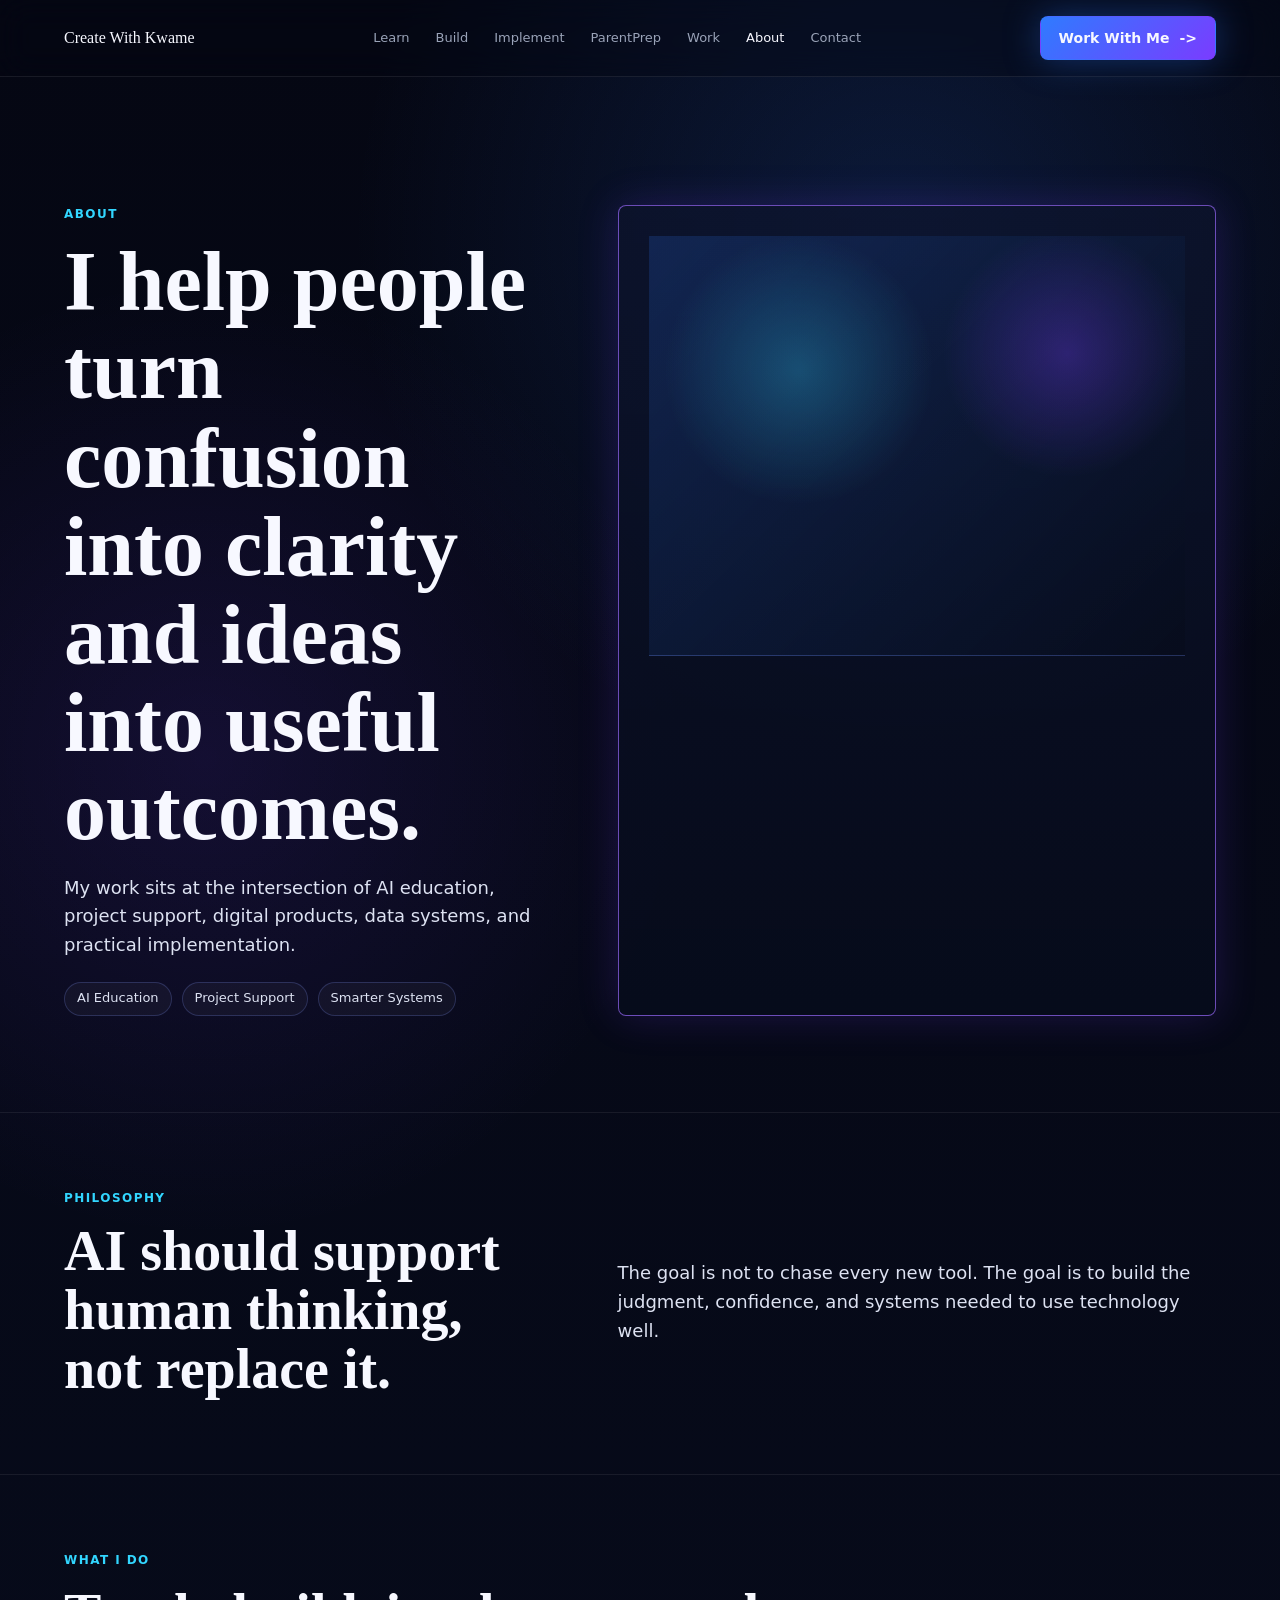
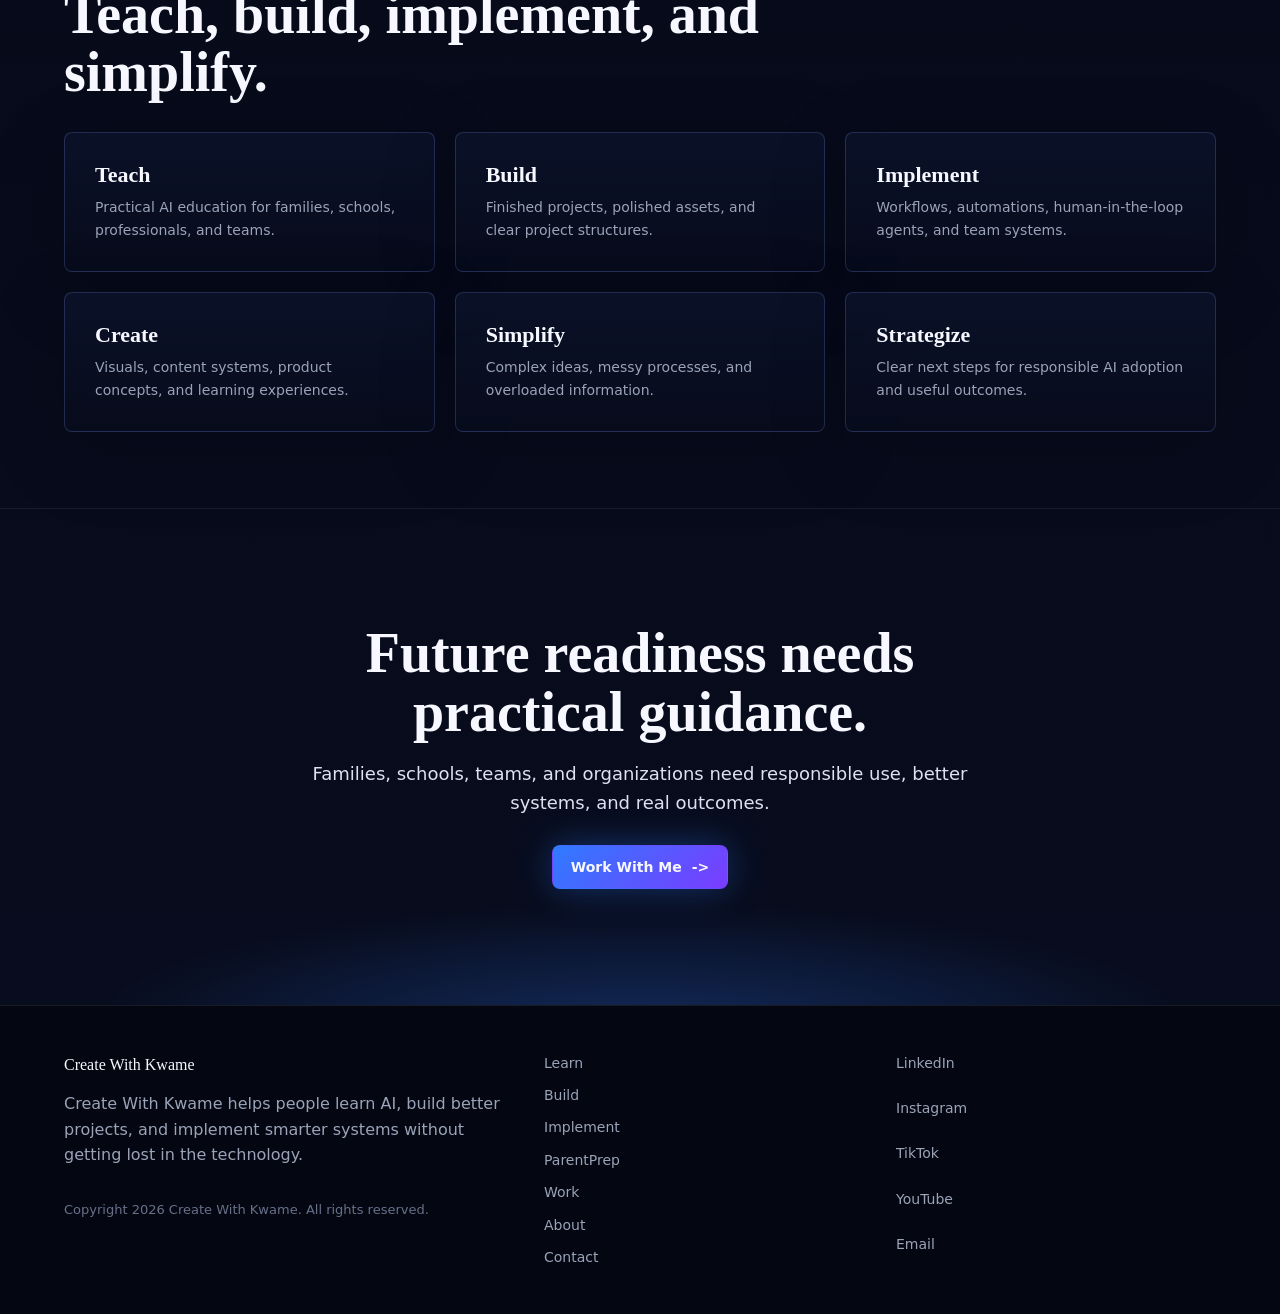
==== about.html @ 3f0af354 "Kwame's AI site" ====
<!doctype html>
<html lang="en">
  <head>
    <meta charset="utf-8">
    <meta name="viewport" content="width=device-width, initial-scale=1">
    <meta name="description" content="Learn about Kwame's practical, human-centered approach to AI education, project support, digital products, data systems, and implementation.">
    <link rel="canonical" href="https://createwithkwame.com/about.html">
    <!-- TODO: Create the real OG image at /assets/og-create-with-kwame.jpg. -->
    <meta property="og:title" content="About | Create With Kwame">
    <meta property="og:description" content="A practical point of view on turning confusion into clarity and ideas into useful outcomes.">
    <meta property="og:image" content="/assets/og-create-with-kwame.jpg">
    <meta property="og:type" content="website">
    <meta name="twitter:card" content="summary_large_image">
    <meta name="twitter:title" content="About | Create With Kwame">
    <meta name="twitter:description" content="AI should support human thinking, not replace it.">
    <meta name="twitter:image" content="/assets/og-create-with-kwame.jpg">
    <title>About | Create With Kwame</title>
    <link rel="stylesheet" href="styles.css">
  </head>
  <body>
    <header class="site-header">
      <div class="nav-shell"><a class="brand" href="index.html">Create With Kwame</a><nav class="desktop-nav" aria-label="Primary navigation"><a href="learn.html" data-nav-link>Learn</a><a href="build.html" data-nav-link>Build</a><a href="implement.html" data-nav-link>Implement</a><a href="parentprep.html" data-nav-link>ParentPrep</a><a href="work.html" data-nav-link>Work</a><a href="about.html" data-nav-link>About</a><a href="contact.html" data-nav-link>Contact</a></nav><a class="button primary" href="contact.html">Work With Me <span class="arrow">-&gt;</span></a><button class="menu-toggle" type="button" aria-label="Open menu" aria-expanded="false" data-menu-button><span></span><span></span><span></span></button></div>
      <nav class="mobile-menu" aria-label="Mobile navigation" data-mobile-menu><a href="learn.html" data-nav-link>Learn</a><a href="build.html" data-nav-link>Build</a><a href="implement.html" data-nav-link>Implement</a><a href="parentprep.html" data-nav-link>ParentPrep</a><a href="work.html" data-nav-link>Work</a><a href="about.html" data-nav-link>About</a><a href="contact.html" data-nav-link>Contact</a><a class="button primary" href="contact.html">Work With Me <span class="arrow">-&gt;</span></a></nav>
    </header>

    <main>
      <section class="hero">
        <div class="container split">
          <div>
            <p class="eyebrow">About</p>
            <h1>I help people turn confusion into clarity and ideas into useful outcomes.</h1>
            <p class="lede">My work sits at the intersection of AI education, project support, digital products, data systems, and practical implementation.</p>
            <div class="microcopy"><span class="pill">AI Education</span><span class="pill">Project Support</span><span class="pill">Smarter Systems</span></div>
          </div>
          <div class="card featured" aria-label="Professional brand portrait placeholder">
            <!-- TODO: Replace this placeholder with the real professional portrait image in assets/images/. -->
            <div class="thumb portrait-placeholder" role="img" aria-label="Professional portrait placeholder for Kwame"></div>
          </div>
        </div>
      </section>

      <section class="section compact">
        <div class="container split">
          <div>
            <p class="eyebrow">Philosophy</p>
            <h2>AI should support human thinking, not replace it.</h2>
          </div>
          <p class="lede">The goal is not to chase every new tool. The goal is to build the judgment, confidence, and systems needed to use technology well.</p>
        </div>
      </section>

      <section class="section compact">
        <div class="container">
          <p class="eyebrow">What I Do</p>
          <h2>Teach, build, implement, and simplify.</h2>
          <div class="grid three" style="margin-top: 30px;">
            <article class="card"><h3>Teach</h3><p>Practical AI education for families, schools, professionals, and teams.</p></article>
            <article class="card"><h3>Build</h3><p>Finished projects, polished assets, and clear project structures.</p></article>
            <article class="card"><h3>Implement</h3><p>Workflows, automations, human-in-the-loop agents, and team systems.</p></article>
            <article class="card"><h3>Create</h3><p>Visuals, content systems, product concepts, and learning experiences.</p></article>
            <article class="card"><h3>Simplify</h3><p>Complex ideas, messy processes, and overloaded information.</p></article>
            <article class="card"><h3>Strategize</h3><p>Clear next steps for responsible AI adoption and useful outcomes.</p></article>
          </div>
        </div>
      </section>

      <section class="section final-cta">
        <div class="container">
          <h2>Future readiness needs practical guidance.</h2>
          <p class="lede">Families, schools, teams, and organizations need responsible use, better systems, and real outcomes.</p>
          <div class="cta-row"><a class="button primary" href="contact.html">Work With Me <span class="arrow">-&gt;</span></a></div>
        </div>
      </section>
    </main>

    <footer class="site-footer"><div class="container footer-grid"><div><a class="brand" href="index.html">Create With Kwame</a><p style="margin-top: 14px;">Create With Kwame helps people learn AI, build better projects, and implement smarter systems without getting lost in the technology.</p><p class="copyright">Copyright 2026 Create With Kwame. All rights reserved.</p></div><nav class="footer-links" aria-label="Footer pages"><a href="learn.html">Learn</a><a href="build.html">Build</a><a href="implement.html">Implement</a><a href="parentprep.html">ParentPrep</a><a href="work.html">Work</a><a href="about.html">About</a><a href="contact.html">Contact</a></nav><nav class="footer-links" aria-label="Social links"><a href="contact.html">LinkedIn</a><a href="contact.html">Instagram</a><a href="contact.html">TikTok</a><a href="contact.html">YouTube</a><a href="mailto:hello@createwithkwame.com">Email</a></nav></div></footer>
    <script src="script.js"></script>
  </body>
</html>
---- styles.css ----
:root {
  --bg: #050713;
  --bg-2: #080d1f;
  --bg-3: #0b1026;
  --card: rgba(13, 20, 45, 0.72);
  --card-deep: rgba(7, 12, 28, 0.85);
  --blue: #2f7bff;
  --purple: #7a3cff;
  --soft-purple: #9b6bff;
  --cyan: #32d6ff;
  --green: #35e0c1;
  --orange: #ff8a4c;
  --white: #f7f8ff;
  --soft-white: #dde2f2;
  --muted: #9aa3b8;
  --low: #68708a;
  --border: rgba(130, 150, 255, 0.22);
  --border-strong: rgba(128, 95, 255, 0.65);
  --glow: 0 0 40px rgba(122, 60, 255, 0.22);
  --cta-glow: 0 0 36px rgba(47, 123, 255, 0.35);
  --max: 1280px;
  --pad: clamp(20px, 5vw, 64px);
  color-scheme: dark;
}

* {
  box-sizing: border-box;
}

html {
  scroll-behavior: smooth;
}

body {
  margin: 0;
  background:
    radial-gradient(circle at 70% 8%, rgba(47, 123, 255, 0.16), transparent 34rem),
    radial-gradient(circle at 16% 26%, rgba(122, 60, 255, 0.12), transparent 30rem),
    linear-gradient(180deg, var(--bg) 0%, var(--bg-2) 100%);
  color: var(--white);
  font-family: Inter, ui-sans-serif, system-ui, -apple-system, BlinkMacSystemFont, "Segoe UI", sans-serif;
  line-height: 1.6;
}

body.menu-open {
  overflow: hidden;
}

a {
  color: inherit;
  text-decoration: none;
}

img {
  max-width: 100%;
  display: block;
}

button,
input,
select,
textarea {
  font: inherit;
}

:focus-visible {
  outline: 2px solid var(--cyan);
  outline-offset: 4px;
}

.site-header {
  position: sticky;
  top: 0;
  z-index: 50;
  border-bottom: 1px solid rgba(255, 255, 255, 0.08);
  background: rgba(5, 7, 19, 0.34);
  backdrop-filter: blur(16px);
  transition: background 180ms ease, box-shadow 180ms ease, border-color 180ms ease;
}

.site-header.scrolled,
.site-header:focus-within {
  border-color: rgba(255, 255, 255, 0.12);
  background: rgba(5, 7, 19, 0.86);
  box-shadow: 0 18px 50px rgba(0, 0, 0, 0.2);
}

.nav-shell {
  width: min(100%, var(--max));
  height: 76px;
  margin: 0 auto;
  padding: 0 var(--pad);
  display: flex;
  align-items: center;
  justify-content: space-between;
  gap: 24px;
}

.brand {
  font-family: Georgia, "Times New Roman", serif;
  font-size: 16px;
  color: var(--white);
  white-space: nowrap;
}

.desktop-nav {
  display: flex;
  align-items: center;
  gap: 26px;
  font-size: 13px;
  color: var(--soft-white);
}

.desktop-nav a,
.mobile-menu a {
  color: var(--muted);
}

.desktop-nav a:hover,
.desktop-nav a.active,
.mobile-menu a:hover,
.mobile-menu a.active {
  color: var(--white);
}

.menu-toggle {
  display: none;
  width: 44px;
  height: 44px;
  border: 1px solid var(--border);
  border-radius: 8px;
  background: var(--card);
  color: var(--white);
}

.menu-toggle span {
  display: block;
  width: 18px;
  height: 2px;
  margin: 4px auto;
  background: currentColor;
}

.mobile-menu {
  display: none;
}

.container {
  width: min(100%, var(--max));
  margin: 0 auto;
  padding: 0 var(--pad);
}

.section {
  padding: clamp(64px, 9vw, 118px) 0;
  border-top: 1px solid rgba(255, 255, 255, 0.07);
}

.section.compact {
  padding: clamp(48px, 7vw, 76px) 0;
}

.split {
  display: grid;
  grid-template-columns: minmax(0, 0.9fr) minmax(320px, 1.1fr);
  gap: clamp(32px, 5vw, 72px);
  align-items: center;
}

.grid {
  display: grid;
  gap: 20px;
}

.grid.two {
  grid-template-columns: repeat(2, minmax(0, 1fr));
}

.grid.three {
  grid-template-columns: repeat(3, minmax(0, 1fr));
}

.grid.four {
  grid-template-columns: repeat(4, minmax(0, 1fr));
}

.grid.five {
  grid-template-columns: repeat(5, minmax(0, 1fr));
}

.eyebrow {
  margin: 0 0 14px;
  font-size: 12px;
  font-weight: 700;
  letter-spacing: 0.12em;
  text-transform: uppercase;
  color: var(--cyan);
}

h1,
h2,
h3 {
  margin: 0;
  font-family: Georgia, "Times New Roman", serif;
  font-weight: 600;
  letter-spacing: 0;
  line-height: 1.05;
}

h1 {
  max-width: 760px;
  font-size: clamp(42px, 7vw, 84px);
}

h2 {
  max-width: 760px;
  font-size: clamp(32px, 5vw, 56px);
}

h3 {
  font-size: 22px;
}

p {
  margin: 0;
  color: var(--muted);
}

.lede {
  max-width: 700px;
  margin-top: 18px;
  color: var(--soft-white);
  font-size: clamp(16px, 2vw, 18px);
}

.cta-row {
  display: flex;
  flex-wrap: wrap;
  gap: 12px;
  margin-top: 28px;
}

.button {
  display: inline-flex;
  align-items: center;
  justify-content: center;
  min-height: 44px;
  padding: 0 18px;
  border: 1px solid transparent;
  border-radius: 8px;
  font-size: 14px;
  font-weight: 700;
  transition: transform 180ms ease, border-color 180ms ease, box-shadow 180ms ease, background 180ms ease;
}

.button.primary {
  background: linear-gradient(135deg, var(--blue), var(--purple));
  color: var(--white);
  box-shadow: var(--cta-glow);
}

.button.secondary {
  border-color: var(--border);
  background: rgba(255, 255, 255, 0.04);
  color: var(--white);
}

.button:hover {
  transform: translateY(-2px);
  border-color: var(--border-strong);
}

.button[disabled] {
  cursor: wait;
  opacity: 0.72;
  transform: none;
}

.button .arrow,
.card-link .arrow {
  margin-left: 10px;
  transition: transform 180ms ease;
}

.button:hover .arrow,
.card:hover .arrow {
  transform: translateX(4px);
}

.microcopy {
  display: flex;
  flex-wrap: wrap;
  gap: 10px;
  margin-top: 22px;
}

.pill,
.tag {
  display: inline-flex;
  align-items: center;
  min-height: 34px;
  padding: 0 12px;
  border: 1px solid var(--border);
  border-radius: 999px;
  background: rgba(255, 255, 255, 0.035);
  color: var(--soft-white);
  font-size: 13px;
}

.pill.active,
.filter-button.active {
  border-color: var(--cyan);
  background: rgba(50, 214, 255, 0.12);
  color: var(--white);
}

.filter-button {
  cursor: pointer;
}

.card {
  position: relative;
  min-height: 100%;
  padding: clamp(20px, 3vw, 30px);
  border: 1px solid var(--border);
  border-radius: 8px;
  background: linear-gradient(180deg, var(--card), var(--card-deep));
  box-shadow: 0 20px 80px rgba(0, 0, 0, 0.18);
  transition: transform 180ms ease, border-color 180ms ease, box-shadow 180ms ease;
}

.card:hover {
  transform: translateY(-6px);
  border-color: var(--border-strong);
  box-shadow: var(--glow);
}

.card.muted {
  opacity: 0.82;
}

.card.featured {
  border-color: rgba(155, 107, 255, 0.68);
  box-shadow: 0 0 42px rgba(122, 60, 255, 0.2);
}

.icon {
  width: 42px;
  height: 42px;
  display: inline-grid;
  place-items: center;
  margin-bottom: 18px;
  border: 1px solid var(--border);
  border-radius: 8px;
  background: rgba(47, 123, 255, 0.12);
  color: var(--cyan);
  font-weight: 800;
}

.line-icon {
  width: 22px;
  height: 22px;
  display: block;
  fill: none;
  stroke: currentColor;
  stroke-width: 1.8;
  stroke-linecap: round;
  stroke-linejoin: round;
}

.icon .line-icon,
.mini-pill .line-icon {
  color: var(--cyan);
  filter: drop-shadow(0 0 10px rgba(50, 214, 255, 0.3));
}

.mini-pill {
  justify-items: center;
}

.mini-pill .line-icon {
  width: 24px;
  height: 24px;
}

.card p {
  margin-top: 10px;
  font-size: 14px;
}

.card-link {
  display: inline-flex;
  align-items: center;
  margin-top: 22px;
  color: var(--soft-white);
  font-size: 14px;
  font-weight: 700;
}

.hero {
  padding: clamp(72px, 10vw, 128px) 0 clamp(52px, 8vw, 96px);
}

.gradient-text {
  background: linear-gradient(90deg, var(--white), var(--cyan), var(--soft-purple));
  background-size: 220% 100%;
  -webkit-background-clip: text;
  background-clip: text;
  color: transparent;
  animation: shimmer 4.5s ease-in-out infinite;
}

.orb-stage {
  position: relative;
  min-height: 520px;
  display: grid;
  place-items: center;
  overflow: hidden;
}

.orb-stage::before,
.orb-stage::after {
  content: "";
  position: absolute;
  border-radius: 50%;
  pointer-events: none;
}

.orb-stage::before {
  width: min(84vw, 560px);
  aspect-ratio: 1;
  background:
    radial-gradient(circle, rgba(47, 123, 255, 0.2), transparent 54%),
    radial-gradient(circle at 64% 38%, rgba(122, 60, 255, 0.22), transparent 32%);
  filter: blur(4px);
}

.orb-stage::after {
  width: min(78vw, 520px);
  height: 140px;
  bottom: 58px;
  border: 1px solid rgba(50, 214, 255, 0.16);
  background: radial-gradient(ellipse at center, rgba(47, 123, 255, 0.16), transparent 70%);
  transform: perspective(460px) rotateX(66deg);
}

.orb {
  position: relative;
  width: min(68vw, 430px);
  aspect-ratio: 1;
  border-radius: 50%;
  background:
    linear-gradient(35deg, transparent 38%, rgba(50, 214, 255, 0.18) 39%, transparent 41%),
    linear-gradient(145deg, transparent 36%, rgba(155, 107, 255, 0.18) 37%, transparent 39%),
    radial-gradient(circle at 50% 50%, rgba(247, 248, 255, 0.94) 0 2%, transparent 3%),
    radial-gradient(circle at 46% 48%, rgba(50, 214, 255, 0.5), transparent 16%),
    radial-gradient(circle at 58% 42%, rgba(155, 107, 255, 0.55), transparent 20%),
    radial-gradient(circle, rgba(47, 123, 255, 0.14), rgba(122, 60, 255, 0.06) 56%, transparent 70%);
  border: 1px solid rgba(130, 150, 255, 0.42);
  box-shadow: 0 0 70px rgba(47, 123, 255, 0.36), inset 0 0 80px rgba(155, 107, 255, 0.24);
  animation: float 7s ease-in-out infinite;
}

.orb::before,
.orb::after {
  content: "";
  position: absolute;
  inset: 12%;
  border-radius: 50%;
  border: 2px solid rgba(50, 214, 255, 0.48);
  transform: rotate(22deg) skew(14deg);
  box-shadow: 0 0 28px rgba(50, 214, 255, 0.2);
  animation: orbit 18s linear infinite;
}

.orb-line {
  position: absolute;
  height: 1px;
  background: linear-gradient(90deg, transparent, rgba(50, 214, 255, 0.62), transparent);
  transform-origin: center;
  pointer-events: none;
}

.orb-line.l1 { left: 23%; top: 36%; width: 48%; rotate: 18deg; }
.orb-line.l2 { left: 35%; top: 58%; width: 38%; rotate: -28deg; }
.orb-line.l3 { left: 24%; top: 64%; width: 42%; rotate: 42deg; }

.orb::after {
  inset: 20%;
  border-color: rgba(155, 107, 255, 0.58);
  transform: rotate(-38deg) skew(-18deg);
  animation-duration: 22s;
  animation-direction: reverse;
}

.node {
  position: absolute;
  width: 7px;
  height: 7px;
  border-radius: 50%;
  background: var(--white);
  box-shadow: 0 0 14px var(--cyan);
}

.node.n1 { left: 24%; top: 34%; }
.node.n2 { right: 22%; top: 28%; }
.node.n3 { left: 42%; bottom: 20%; }
.node.n4 { right: 30%; bottom: 34%; }

.float-card {
  position: absolute;
  width: 190px;
  padding: 14px;
  border: 1px solid var(--border);
  border-radius: 8px;
  background: rgba(7, 12, 28, 0.72);
  backdrop-filter: blur(14px);
  box-shadow: 0 0 32px rgba(47, 123, 255, 0.18);
  animation: float 8s ease-in-out infinite;
}

.float-card strong {
  display: block;
  font-size: 13px;
  color: var(--white);
}

.float-card span {
  display: block;
  margin-top: 4px;
  color: var(--muted);
  font-size: 12px;
  line-height: 1.4;
}

.float-card.one { left: 0; top: 54px; }
.float-card.two { left: 10%; bottom: 110px; animation-delay: -2s; }
.float-card.three { right: 0; top: 150px; animation-delay: -4s; }
.float-card.four { right: 8%; bottom: 70px; animation-delay: -1s; }

.mini-grid {
  display: grid;
  grid-template-columns: repeat(3, minmax(0, 1fr));
  gap: 12px;
}

.mini-pill {
  min-height: 82px;
  display: grid;
  place-items: center;
  gap: 8px;
  padding: 12px;
  border: 1px solid var(--border);
  border-radius: 8px;
  background: var(--card);
  color: var(--soft-white);
  text-align: center;
  font-size: 13px;
}

.mini-pill > span {
  color: var(--cyan);
  font-weight: 700;
}

.comparison {
  display: grid;
  grid-template-columns: minmax(0, 1fr) auto minmax(0, 1fr);
  gap: 22px;
  align-items: center;
}

.vs {
  width: 44px;
  height: 44px;
  display: grid;
  place-items: center;
  border: 1px solid var(--border);
  border-radius: 50%;
  background: var(--card-deep);
  color: var(--soft-white);
  font-size: 13px;
}

.check-list {
  display: grid;
  gap: 8px;
  margin: 16px 0 0;
  padding: 0;
  list-style: none;
  color: var(--muted);
  font-size: 14px;
}

.check-list li::before {
  content: "";
  display: inline-block;
  width: 7px;
  height: 7px;
  margin-right: 9px;
  border-radius: 50%;
  background: var(--green);
  box-shadow: 0 0 12px rgba(53, 224, 193, 0.35);
}

.process {
  display: grid;
  grid-template-columns: repeat(6, minmax(0, 1fr));
  gap: 12px;
  margin-top: 28px;
  position: relative;
}

.process.four {
  grid-template-columns: repeat(4, minmax(0, 1fr));
}

.process.five {
  grid-template-columns: repeat(5, minmax(0, 1fr));
}

.process.vertical {
  grid-template-columns: 1fr;
}

.process.vertical .process-step::after {
  display: none;
}

.process-step {
  position: relative;
  min-height: 108px;
  display: grid;
  place-items: center;
  padding: 14px;
  border: 1px solid var(--border);
  border-radius: 8px;
  background: rgba(13, 20, 45, 0.58);
  text-align: center;
  color: var(--soft-white);
  font-size: 13px;
  overflow: hidden;
}

.process-step .line-icon {
  margin: 0 auto 8px;
  color: var(--cyan);
}

.process-step::after {
  content: "";
  position: absolute;
  right: -13px;
  top: 50%;
  width: 13px;
  height: 1px;
  background: linear-gradient(90deg, var(--blue), var(--purple));
  transform: scaleX(0);
  transform-origin: left;
  transition: transform 560ms ease;
}

.process.is-active .process-step::after {
  transform: scaleX(1);
}

.process-step:last-child::after {
  display: none;
}

.work-card {
  overflow: hidden;
  padding: 0;
}

.thumb {
  min-height: 170px;
  background:
    radial-gradient(circle at 28% 32%, rgba(50, 214, 255, 0.26), transparent 28%),
    radial-gradient(circle at 78% 28%, rgba(122, 60, 255, 0.3), transparent 24%),
    linear-gradient(135deg, rgba(47, 123, 255, 0.18), rgba(7, 12, 28, 0.92));
  border-bottom: 1px solid var(--border);
  transition: transform 220ms ease;
}

.portrait-placeholder {
  min-height: 420px;
}

.work-card:hover .thumb {
  transform: scale(1.03);
}

.work-body {
  padding: 22px;
}

.label {
  color: var(--cyan);
  font-size: 11px;
  font-weight: 800;
  letter-spacing: 0.12em;
  text-transform: uppercase;
}

.scenario {
  display: grid;
  grid-template-columns: 1fr 0.7fr;
  gap: 20px;
  align-items: stretch;
}

.scenario-options {
  display: grid;
  grid-template-columns: repeat(2, minmax(0, 1fr));
  gap: 10px;
  margin-top: 18px;
}

.option {
  min-height: 44px;
  border: 1px solid var(--border);
  border-radius: 8px;
  background: rgba(255, 255, 255, 0.04);
  color: var(--soft-white);
  cursor: pointer;
}

.option:hover,
.option.selected {
  border-color: var(--green);
  background: rgba(53, 224, 193, 0.1);
}

.field-error {
  min-height: 18px;
  color: #ffb097;
  font-size: 13px;
  font-weight: 600;
}

.honeypot {
  position: absolute;
  left: -9999px;
  width: 1px;
  height: 1px;
  overflow: hidden;
}

.form-status {
  padding: 14px;
  border: 1px solid var(--border);
  border-radius: 8px;
  background: rgba(255, 255, 255, 0.04);
  color: var(--soft-white);
  font-size: 14px;
  font-weight: 700;
}

.form-status.success {
  border-color: rgba(53, 224, 193, 0.55);
  background: rgba(53, 224, 193, 0.1);
}

.form-status.error {
  border-color: rgba(255, 138, 76, 0.6);
  background: rgba(255, 138, 76, 0.08);
}

.form {
  display: grid;
  gap: 16px;
}

.form-grid {
  display: grid;
  grid-template-columns: repeat(2, minmax(0, 1fr));
  gap: 16px;
}

label {
  display: grid;
  gap: 8px;
  color: var(--soft-white);
  font-size: 14px;
  font-weight: 700;
}

input,
select,
textarea {
  width: 100%;
  border: 1px solid var(--border);
  border-radius: 8px;
  background: rgba(255, 255, 255, 0.05);
  color: var(--white);
  padding: 13px 14px;
}

textarea {
  min-height: 140px;
  resize: vertical;
}

.final-cta {
  position: relative;
  overflow: hidden;
  text-align: center;
}

.final-cta::before {
  content: "";
  position: absolute;
  inset: auto 0 -180px;
  height: 300px;
  background: radial-gradient(ellipse at center, rgba(47, 123, 255, 0.28), transparent 62%);
  pointer-events: none;
}

.final-cta h2,
.final-cta p,
.final-cta .cta-row {
  margin-left: auto;
  margin-right: auto;
  justify-content: center;
}

.site-footer {
  border-top: 1px solid rgba(255, 255, 255, 0.08);
  background: rgba(3, 5, 13, 0.72);
  padding: 46px 0;
}

.footer-grid {
  display: grid;
  grid-template-columns: 1.4fr 1fr 1fr;
  gap: 32px;
}

.footer-links {
  display: grid;
  gap: 10px;
  color: var(--muted);
  font-size: 14px;
}

.copyright {
  margin-top: 32px;
  color: var(--low);
  font-size: 13px;
}

.reveal {
  animation: fadeUp 600ms ease both;
}

.hero h1 .line {
  display: block;
  animation: fadeUp 700ms ease both;
}

.hero h1 .line:nth-child(2) {
  animation-delay: 130ms;
}

.js-reveal {
  opacity: 0;
  transform: translateY(18px);
  transition: opacity 560ms ease var(--stagger, 0ms), transform 560ms ease var(--stagger, 0ms);
}

.js-reveal.is-visible {
  opacity: 1;
  transform: translateY(0);
}

[hidden] {
  display: none !important;
}

@keyframes float {
  0%, 100% { transform: translateY(0); }
  50% { transform: translateY(-14px); }
}

@keyframes orbit {
  to { rotate: 360deg; }
}

@keyframes shimmer {
  0%, 100% { background-position: 0% 50%; }
  50% { background-position: 100% 50%; }
}

@keyframes fadeUp {
  from {
    opacity: 0;
    transform: translateY(18px);
  }
  to {
    opacity: 1;
    transform: translateY(0);
  }
}

@media (max-width: 1020px) {
  .desktop-nav,
  .nav-shell > .button {
    display: none;
  }

  .menu-toggle {
    display: block;
  }

  .mobile-menu {
    position: fixed;
    inset: 76px 0 auto;
    display: none;
    padding: 20px var(--pad) 28px;
    border-bottom: 1px solid rgba(255, 255, 255, 0.1);
    background: rgba(5, 7, 19, 0.96);
    backdrop-filter: blur(18px);
  }

  .mobile-menu.open {
    display: grid;
    gap: 18px;
  }

  .split,
  .scenario {
    grid-template-columns: 1fr;
  }

  .grid.four {
    grid-template-columns: repeat(2, minmax(0, 1fr));
  }

  .grid.five {
    grid-template-columns: repeat(2, minmax(0, 1fr));
  }

  .grid.three {
    grid-template-columns: repeat(2, minmax(0, 1fr));
  }

  .process,
  .process.four,
  .process.five {
    grid-template-columns: repeat(3, minmax(0, 1fr));
  }

  .process-step::after {
    display: none;
  }

  .orb-stage {
    min-height: 450px;
  }
}

@media (max-width: 700px) {
  .section {
    padding: 58px 0;
  }

  .grid.two,
  .grid.three,
  .grid.four,
  .grid.five,
  .mini-grid,
  .form-grid,
  .comparison,
  .process,
  .process.four,
  .process.five,
  .footer-grid,
  .scenario-options {
    grid-template-columns: 1fr;
  }

  .vs {
    margin: 0 auto;
  }

  .orb-stage {
    min-height: 390px;
  }

  .float-card {
    display: none;
  }

  .nav-shell {
    height: 68px;
  }

  .mobile-menu {
    inset: 68px 0 auto;
  }
}

@media (prefers-reduced-motion: reduce) {
  *,
  *::before,
  *::after {
    scroll-behavior: auto !important;
    animation-duration: 1ms !important;
    animation-iteration-count: 1 !important;
    transition-duration: 1ms !important;
  }

  .js-reveal {
    opacity: 1;
    transform: none;
  }
}
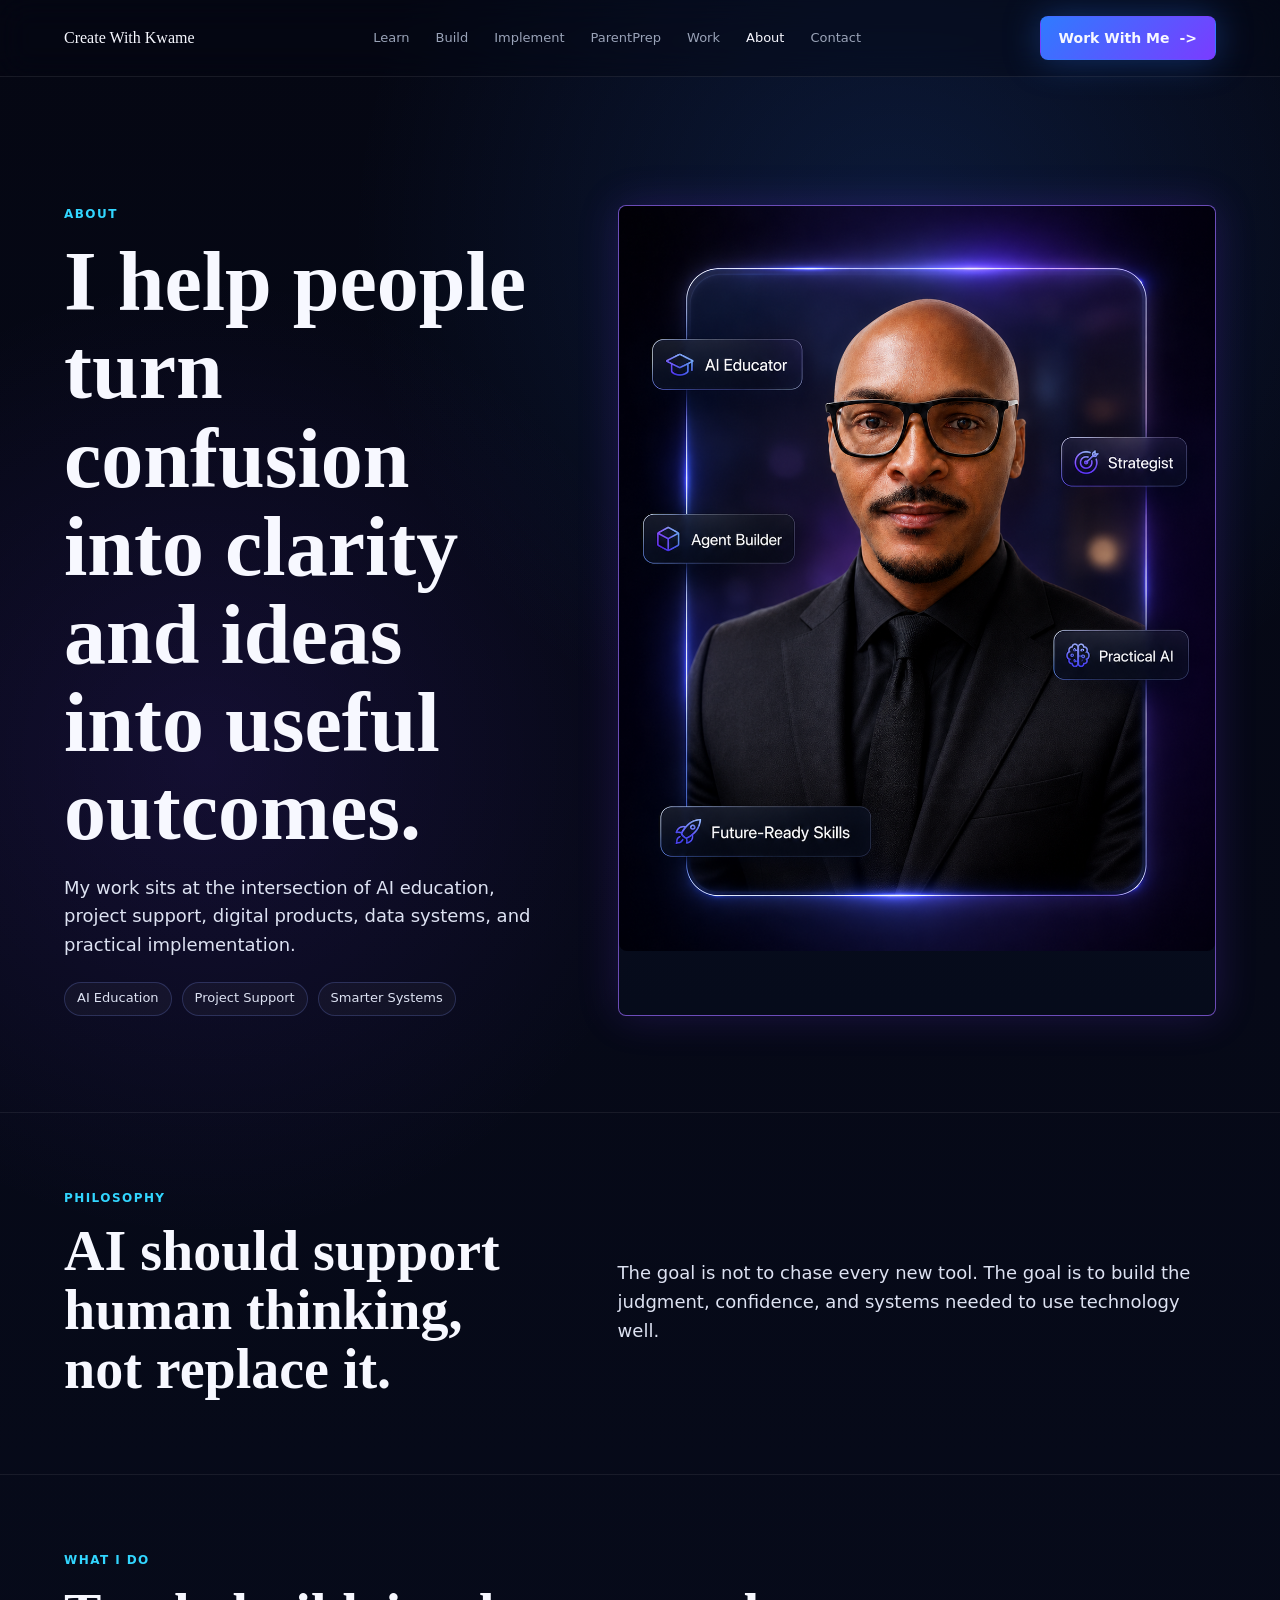
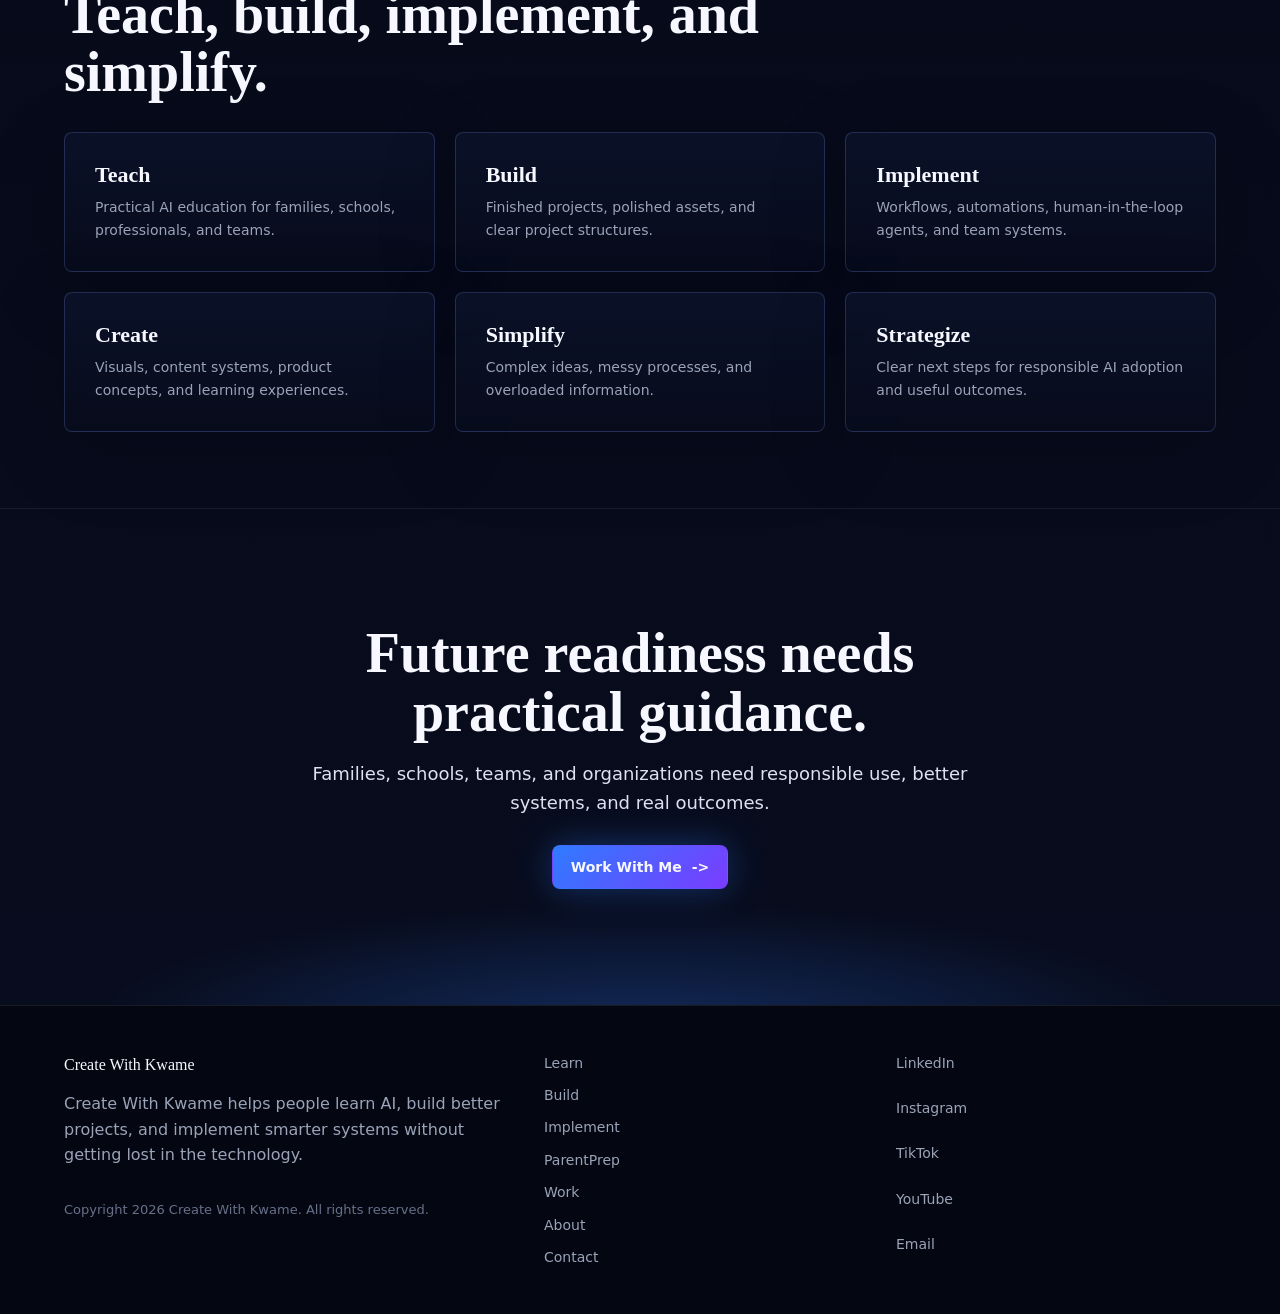
==== commit 6dd32c0c: "added thumbnails and images" ====
--- a/about.html
+++ b/about.html
@@ -32,9 +32,8 @@
             <p class="lede">My work sits at the intersection of AI education, project support, digital products, data systems, and practical implementation.</p>
             <div class="microcopy"><span class="pill">AI Education</span><span class="pill">Project Support</span><span class="pill">Smarter Systems</span></div>
           </div>
-          <div class="card featured" aria-label="Professional brand portrait placeholder">
-            <!-- TODO: Replace this placeholder with the real professional portrait image in assets/images/. -->
-            <div class="thumb portrait-placeholder" role="img" aria-label="Professional portrait placeholder for Kwame"></div>
+          <div class="card featured" aria-label="Professional brand portrait of Kwame">
+            <div class="about-portrait"><img src="assets/images/about_me_AI_Expert.png" alt="Kwame positioned as an AI educator, agent builder, strategist, and practical AI expert"></div>
           </div>
         </div>
       </section>
--- a/styles.css
+++ b/styles.css
@@ -321,7 +321,8 @@
 .card {
   position: relative;
   min-height: 100%;
-  padding: clamp(20px, 3vw, 30px);
+  --card-pad: clamp(20px, 3vw, 30px);
+  padding: var(--card-pad);
   border: 1px solid var(--border);
   border-radius: 8px;
   background: linear-gradient(180deg, var(--card), var(--card-deep));
@@ -333,6 +334,21 @@
   transform: translateY(-6px);
   border-color: var(--border-strong);
   box-shadow: var(--glow);
+}
+
+.card-thumb {
+  margin: calc(0px - var(--card-pad)) calc(0px - var(--card-pad)) 20px;
+  aspect-ratio: 16 / 9;
+  overflow: hidden;
+  border-bottom: 1px solid var(--border);
+  background: var(--card-deep);
+}
+
+.card-thumb img,
+.thumb img {
+  width: 100%;
+  height: 100%;
+  object-fit: cover;
 }
 
 .card.muted {
@@ -675,6 +691,8 @@
 
 .thumb {
   min-height: 170px;
+  aspect-ratio: 16 / 9;
+  overflow: hidden;
   background:
     radial-gradient(circle at 28% 32%, rgba(50, 214, 255, 0.26), transparent 28%),
     radial-gradient(circle at 78% 28%, rgba(122, 60, 255, 0.3), transparent 24%),
@@ -685,6 +703,19 @@
 
 .portrait-placeholder {
   min-height: 420px;
+}
+
+.about-portrait {
+  margin: calc(0px - var(--card-pad));
+  overflow: hidden;
+  border-radius: 8px;
+  background: var(--card-deep);
+}
+
+.about-portrait img {
+  width: 100%;
+  height: auto;
+  display: block;
 }
 
 .work-card:hover .thumb {
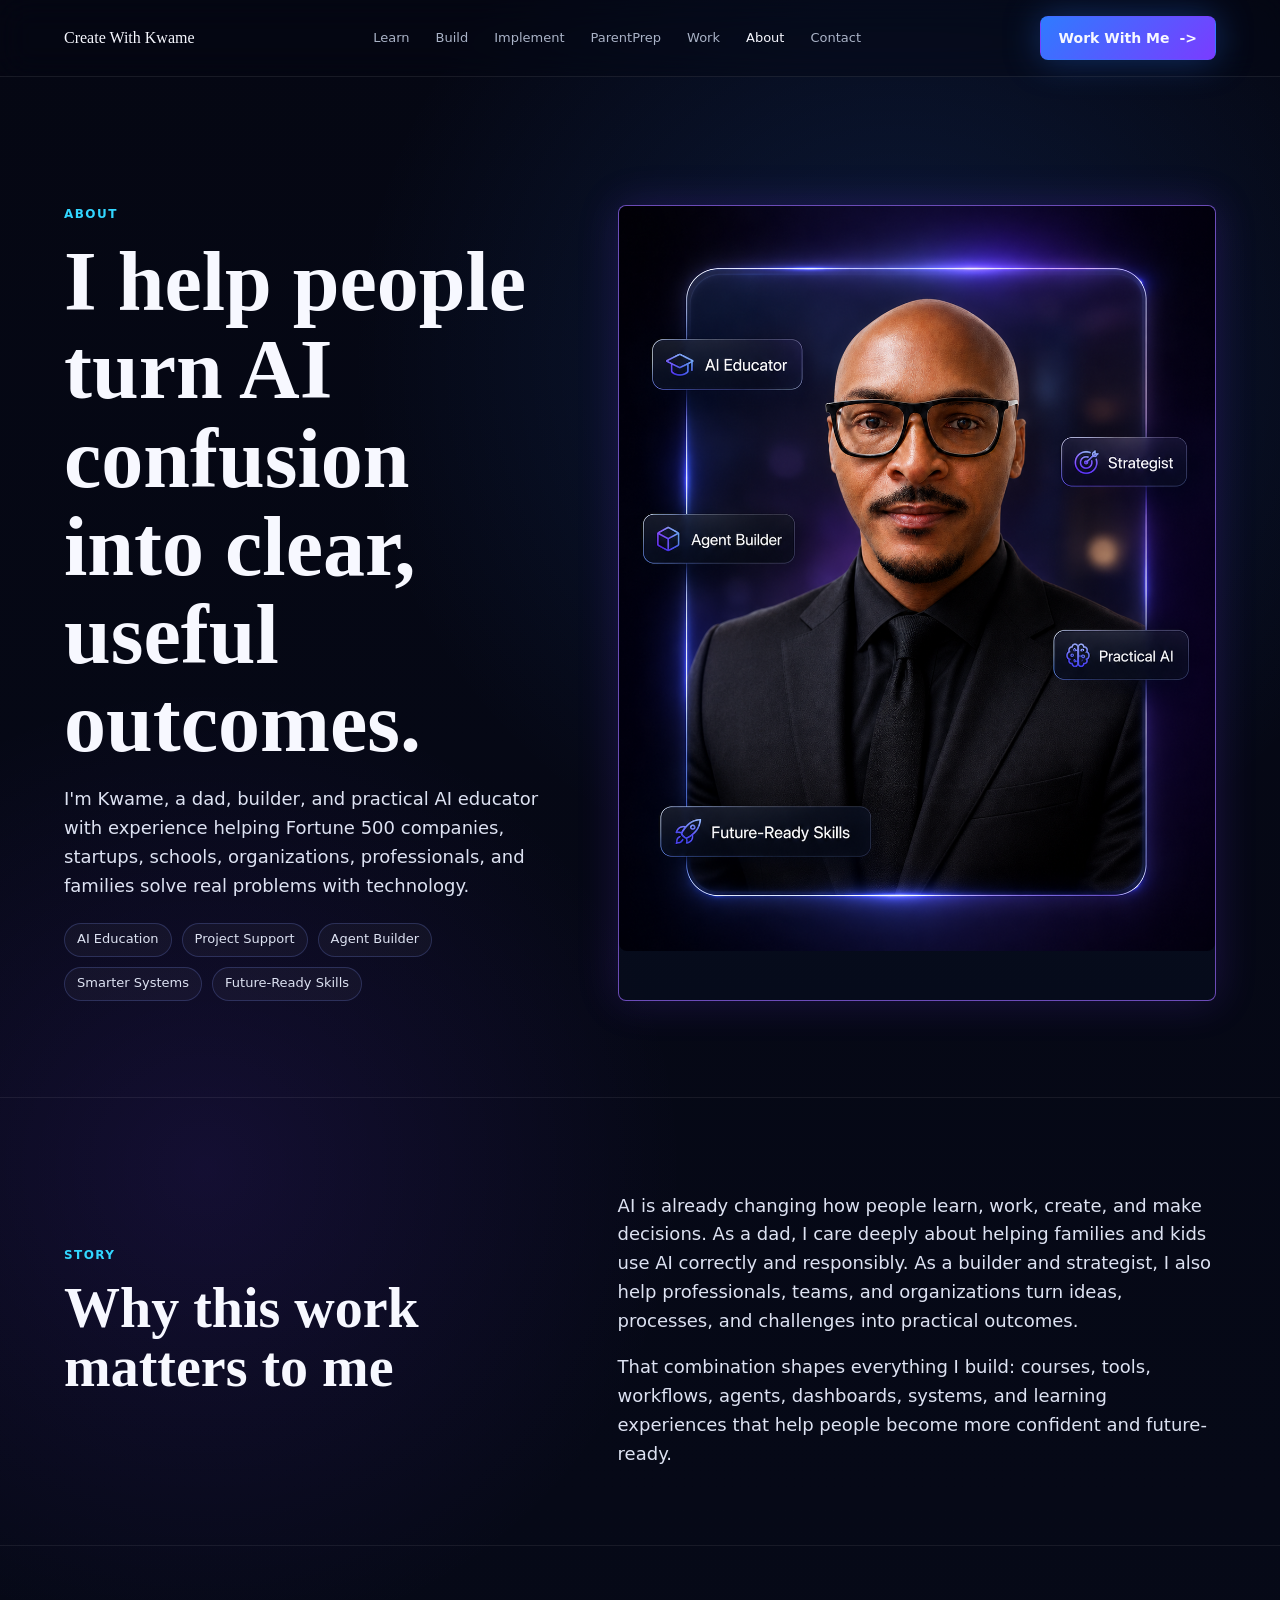
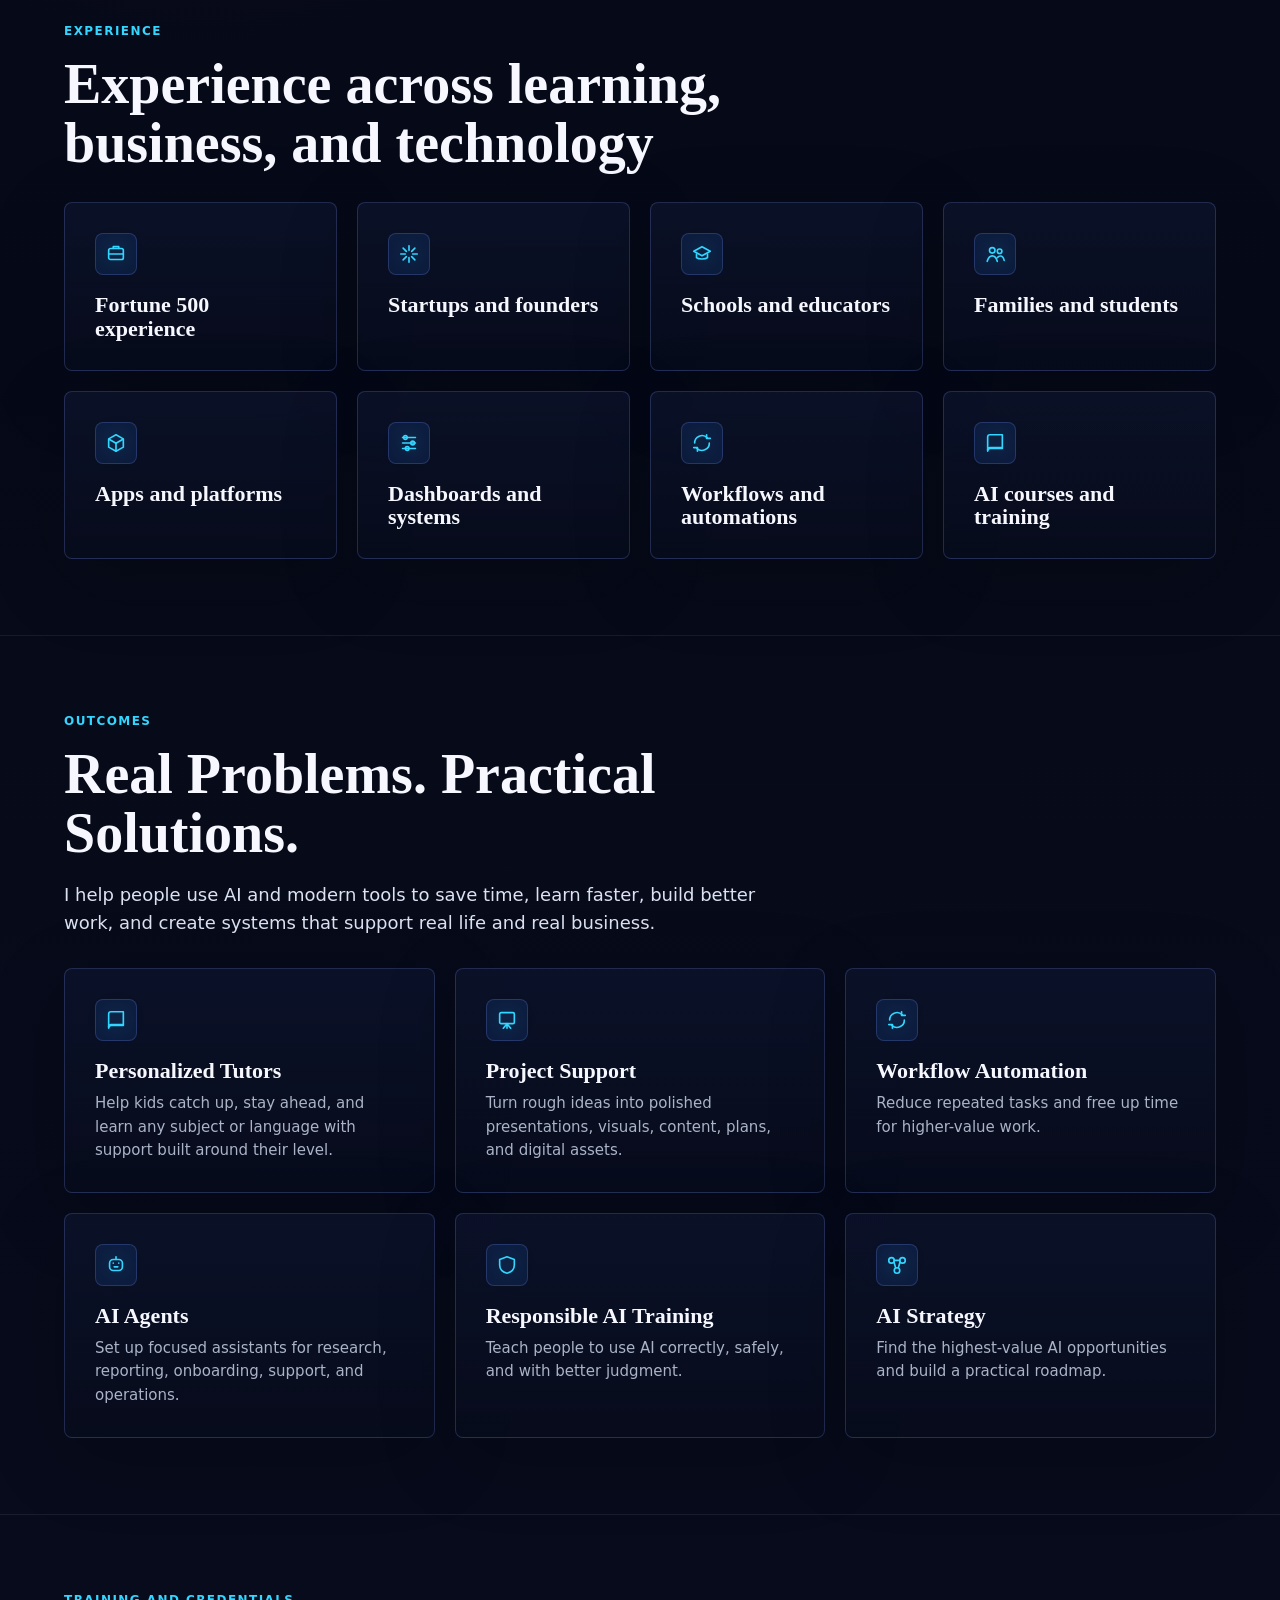
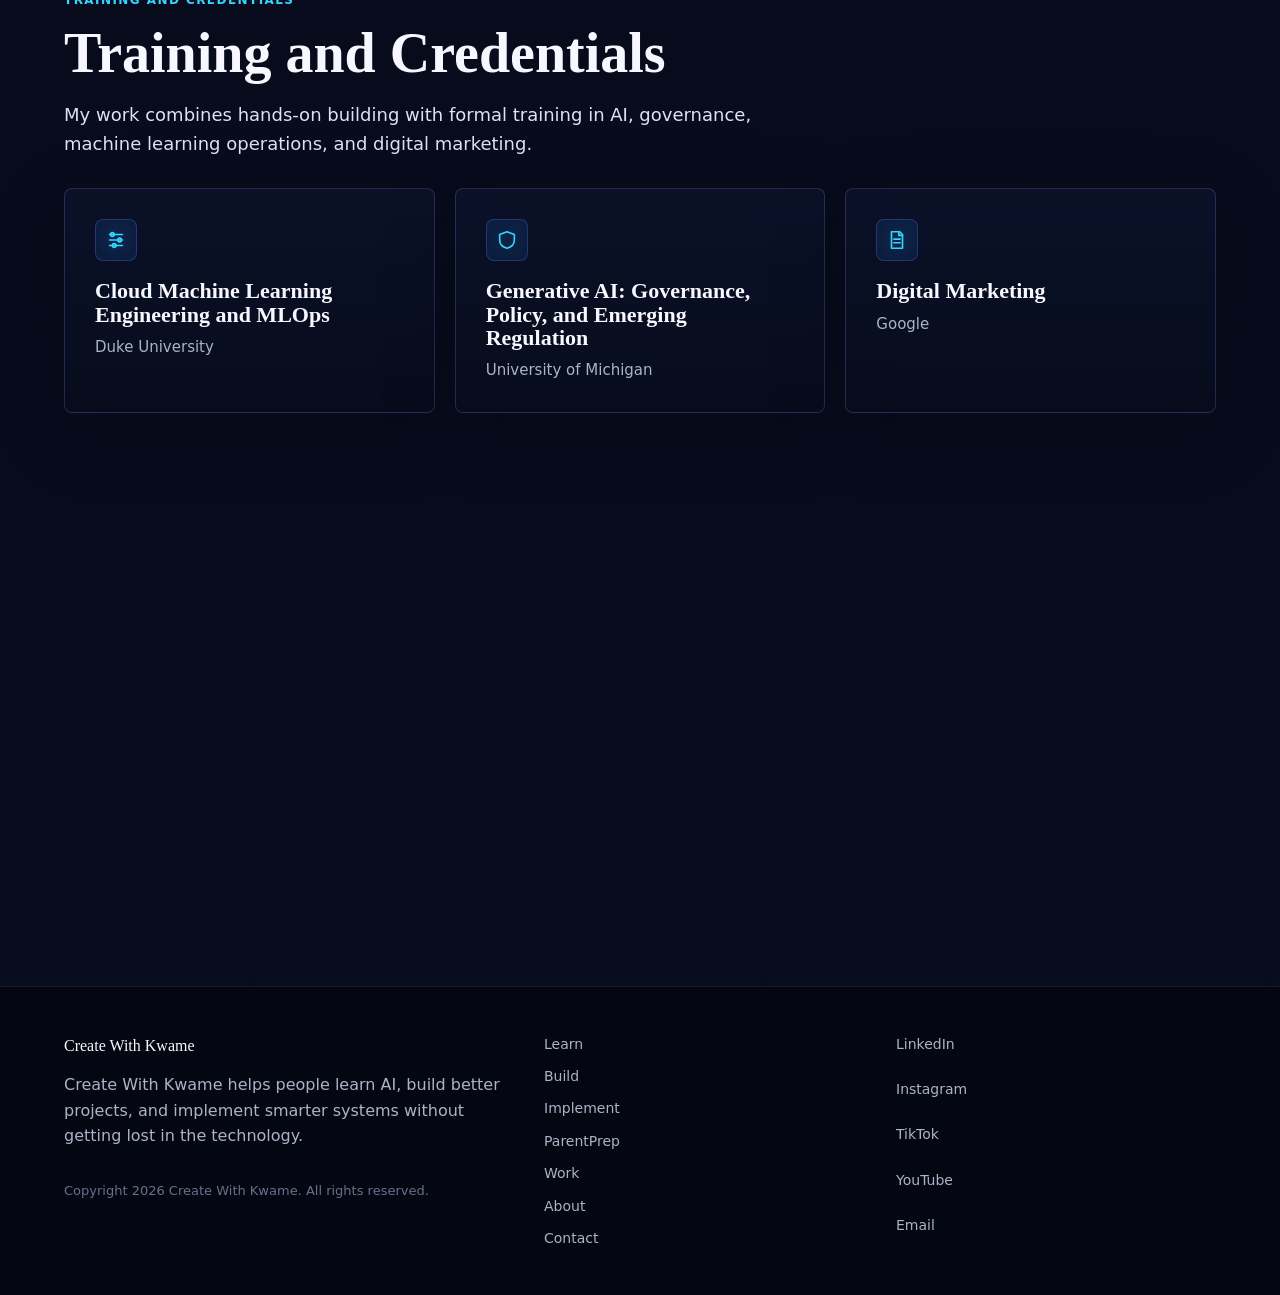
==== commit 4190d3d8: "more oganized layout" ====
--- a/about.html
+++ b/about.html
@@ -3,16 +3,16 @@
   <head>
     <meta charset="utf-8">
     <meta name="viewport" content="width=device-width, initial-scale=1">
-    <meta name="description" content="Learn about Kwame's practical, human-centered approach to AI education, project support, digital products, data systems, and implementation.">
+    <meta name="description" content="Learn about Kwame's practical approach to helping families, professionals, educators, and organizations move from AI confusion to AI confidence.">
     <link rel="canonical" href="https://createwithkwame.com/about.html">
     <!-- TODO: Create the real OG image at /assets/og-create-with-kwame.jpg. -->
     <meta property="og:title" content="About | Create With Kwame">
-    <meta property="og:description" content="A practical point of view on turning confusion into clarity and ideas into useful outcomes.">
+    <meta property="og:description" content="A practical point of view on turning AI confusion into clear, useful outcomes.">
     <meta property="og:image" content="/assets/og-create-with-kwame.jpg">
     <meta property="og:type" content="website">
     <meta name="twitter:card" content="summary_large_image">
     <meta name="twitter:title" content="About | Create With Kwame">
-    <meta name="twitter:description" content="AI should support human thinking, not replace it.">
+    <meta name="twitter:description" content="Turning AI confusion into clear, useful outcomes for families, teams, schools, and organizations.">
     <meta name="twitter:image" content="/assets/og-create-with-kwame.jpg">
     <title>About | Create With Kwame</title>
     <link rel="stylesheet" href="styles.css">
@@ -28,9 +28,9 @@
         <div class="container split">
           <div>
             <p class="eyebrow">About</p>
-            <h1>I help people turn confusion into clarity and ideas into useful outcomes.</h1>
-            <p class="lede">My work sits at the intersection of AI education, project support, digital products, data systems, and practical implementation.</p>
-            <div class="microcopy"><span class="pill">AI Education</span><span class="pill">Project Support</span><span class="pill">Smarter Systems</span></div>
+            <h1>I help people turn AI confusion into clear, useful outcomes.</h1>
+            <p class="lede">I'm Kwame, a dad, builder, and practical AI educator with experience helping Fortune 500 companies, startups, schools, organizations, professionals, and families solve real problems with technology.</p>
+            <div class="microcopy"><span class="pill">AI Education</span><span class="pill">Project Support</span><span class="pill">Agent Builder</span><span class="pill">Smarter Systems</span><span class="pill">Future-Ready Skills</span></div>
           </div>
           <div class="card featured" aria-label="Professional brand portrait of Kwame">
             <div class="about-portrait"><img src="assets/images/about_me_AI_Expert.png" alt="Kwame positioned as an AI educator, agent builder, strategist, and practical AI expert"></div>
@@ -41,33 +41,70 @@
       <section class="section compact">
         <div class="container split">
           <div>
-            <p class="eyebrow">Philosophy</p>
-            <h2>AI should support human thinking, not replace it.</h2>
+            <p class="eyebrow">Story</p>
+            <h2>Why this work matters to me</h2>
           </div>
-          <p class="lede">The goal is not to chase every new tool. The goal is to build the judgment, confidence, and systems needed to use technology well.</p>
+          <div>
+            <p class="lede">AI is already changing how people learn, work, create, and make decisions. As a dad, I care deeply about helping families and kids use AI correctly and responsibly. As a builder and strategist, I also help professionals, teams, and organizations turn ideas, processes, and challenges into practical outcomes.</p>
+            <p class="lede">That combination shapes everything I build: courses, tools, workflows, agents, dashboards, systems, and learning experiences that help people become more confident and future-ready.</p>
+          </div>
         </div>
       </section>
 
       <section class="section compact">
         <div class="container">
-          <p class="eyebrow">What I Do</p>
-          <h2>Teach, build, implement, and simplify.</h2>
+          <p class="eyebrow">Experience</p>
+          <h2>Experience across learning, business, and technology</h2>
+          <div class="grid four" style="margin-top: 30px;">
+            <article class="card"><span class="icon" data-icon="workplace"></span><h3>Fortune 500 experience</h3></article>
+            <article class="card"><span class="icon" data-icon="spark"></span><h3>Startups and founders</h3></article>
+            <article class="card"><span class="icon" data-icon="educator"></span><h3>Schools and educators</h3></article>
+            <article class="card"><span class="icon" data-icon="family"></span><h3>Families and students</h3></article>
+            <article class="card"><span class="icon" data-icon="build"></span><h3>Apps and platforms</h3></article>
+            <article class="card"><span class="icon" data-icon="systems"></span><h3>Dashboards and systems</h3></article>
+            <article class="card"><span class="icon" data-icon="automation"></span><h3>Workflows and automations</h3></article>
+            <article class="card"><span class="icon" data-icon="learn"></span><h3>AI courses and training</h3></article>
+          </div>
+        </div>
+      </section>
+
+      <section class="section compact">
+        <div class="container">
+          <p class="eyebrow">Outcomes</p>
+          <h2>Real Problems. Practical Solutions.</h2>
+          <p class="lede">I help people use AI and modern tools to save time, learn faster, build better work, and create systems that support real life and real business.</p>
           <div class="grid three" style="margin-top: 30px;">
-            <article class="card"><h3>Teach</h3><p>Practical AI education for families, schools, professionals, and teams.</p></article>
-            <article class="card"><h3>Build</h3><p>Finished projects, polished assets, and clear project structures.</p></article>
-            <article class="card"><h3>Implement</h3><p>Workflows, automations, human-in-the-loop agents, and team systems.</p></article>
-            <article class="card"><h3>Create</h3><p>Visuals, content systems, product concepts, and learning experiences.</p></article>
-            <article class="card"><h3>Simplify</h3><p>Complex ideas, messy processes, and overloaded information.</p></article>
-            <article class="card"><h3>Strategize</h3><p>Clear next steps for responsible AI adoption and useful outcomes.</p></article>
+            <article class="card"><span class="icon" data-icon="learn"></span><h3>Personalized Tutors</h3><p>Help kids catch up, stay ahead, and learn any subject or language with support built around their level.</p></article>
+            <article class="card"><span class="icon" data-icon="presentation"></span><h3>Project Support</h3><p>Turn rough ideas into polished presentations, visuals, content, plans, and digital assets.</p></article>
+            <article class="card"><span class="icon" data-icon="automation"></span><h3>Workflow Automation</h3><p>Reduce repeated tasks and free up time for higher-value work.</p></article>
+            <article class="card"><span class="icon" data-icon="agent"></span><h3>AI Agents</h3><p>Set up focused assistants for research, reporting, onboarding, support, and operations.</p></article>
+            <article class="card"><span class="icon" data-icon="shield"></span><h3>Responsible AI Training</h3><p>Teach people to use AI correctly, safely, and with better judgment.</p></article>
+            <article class="card"><span class="icon" data-icon="implement"></span><h3>AI Strategy</h3><p>Find the highest-value AI opportunities and build a practical roadmap.</p></article>
+          </div>
+        </div>
+      </section>
+
+      <section class="section compact">
+        <div class="container">
+          <p class="eyebrow">Training and Credentials</p>
+          <h2>Training and Credentials</h2>
+          <p class="lede">My work combines hands-on building with formal training in AI, governance, machine learning operations, and digital marketing.</p>
+          <div class="grid three" style="margin-top: 30px;">
+            <article class="card"><span class="icon" data-icon="systems"></span><h3>Cloud Machine Learning Engineering and MLOps</h3><p>Duke University</p></article>
+            <article class="card"><span class="icon" data-icon="shield"></span><h3>Generative AI: Governance, Policy, and Emerging Regulation</h3><p>University of Michigan</p></article>
+            <article class="card"><span class="icon" data-icon="content"></span><h3>Digital Marketing</h3><p>Google</p></article>
           </div>
         </div>
       </section>
 
       <section class="section final-cta">
         <div class="container">
-          <h2>Future readiness needs practical guidance.</h2>
-          <p class="lede">Families, schools, teams, and organizations need responsible use, better systems, and real outcomes.</p>
-          <div class="cta-row"><a class="button primary" href="contact.html">Work With Me <span class="arrow">-&gt;</span></a></div>
+          <h2>Ready to move from confusion to confidence?</h2>
+          <p class="lede">Tell me what you are trying to learn, build, or implement, and I'll help you find the clearest next step.</p>
+          <div class="cta-row">
+            <a class="button primary" href="build.html">Start a Project <span class="arrow">-&gt;</span></a>
+            <a class="button secondary" href="contact.html">Book a Call</a>
+          </div>
         </div>
       </section>
     </main>
--- a/styles.css
+++ b/styles.css
@@ -12,7 +12,7 @@
   --orange: #ff8a4c;
   --white: #f7f8ff;
   --soft-white: #dde2f2;
-  --muted: #9aa3b8;
+  --muted: #aab3c7;
   --low: #68708a;
   --border: rgba(130, 150, 255, 0.22);
   --border-strong: rgba(128, 95, 255, 0.65);
@@ -401,7 +401,8 @@
 
 .card p {
   margin-top: 10px;
-  font-size: 14px;
+  font-size: 15px;
+  line-height: 1.55;
 }
 
 .card-link {
@@ -604,7 +605,7 @@
   margin: 16px 0 0;
   padding: 0;
   list-style: none;
-  color: var(--muted);
+  color: var(--soft-white);
   font-size: 14px;
 }
 
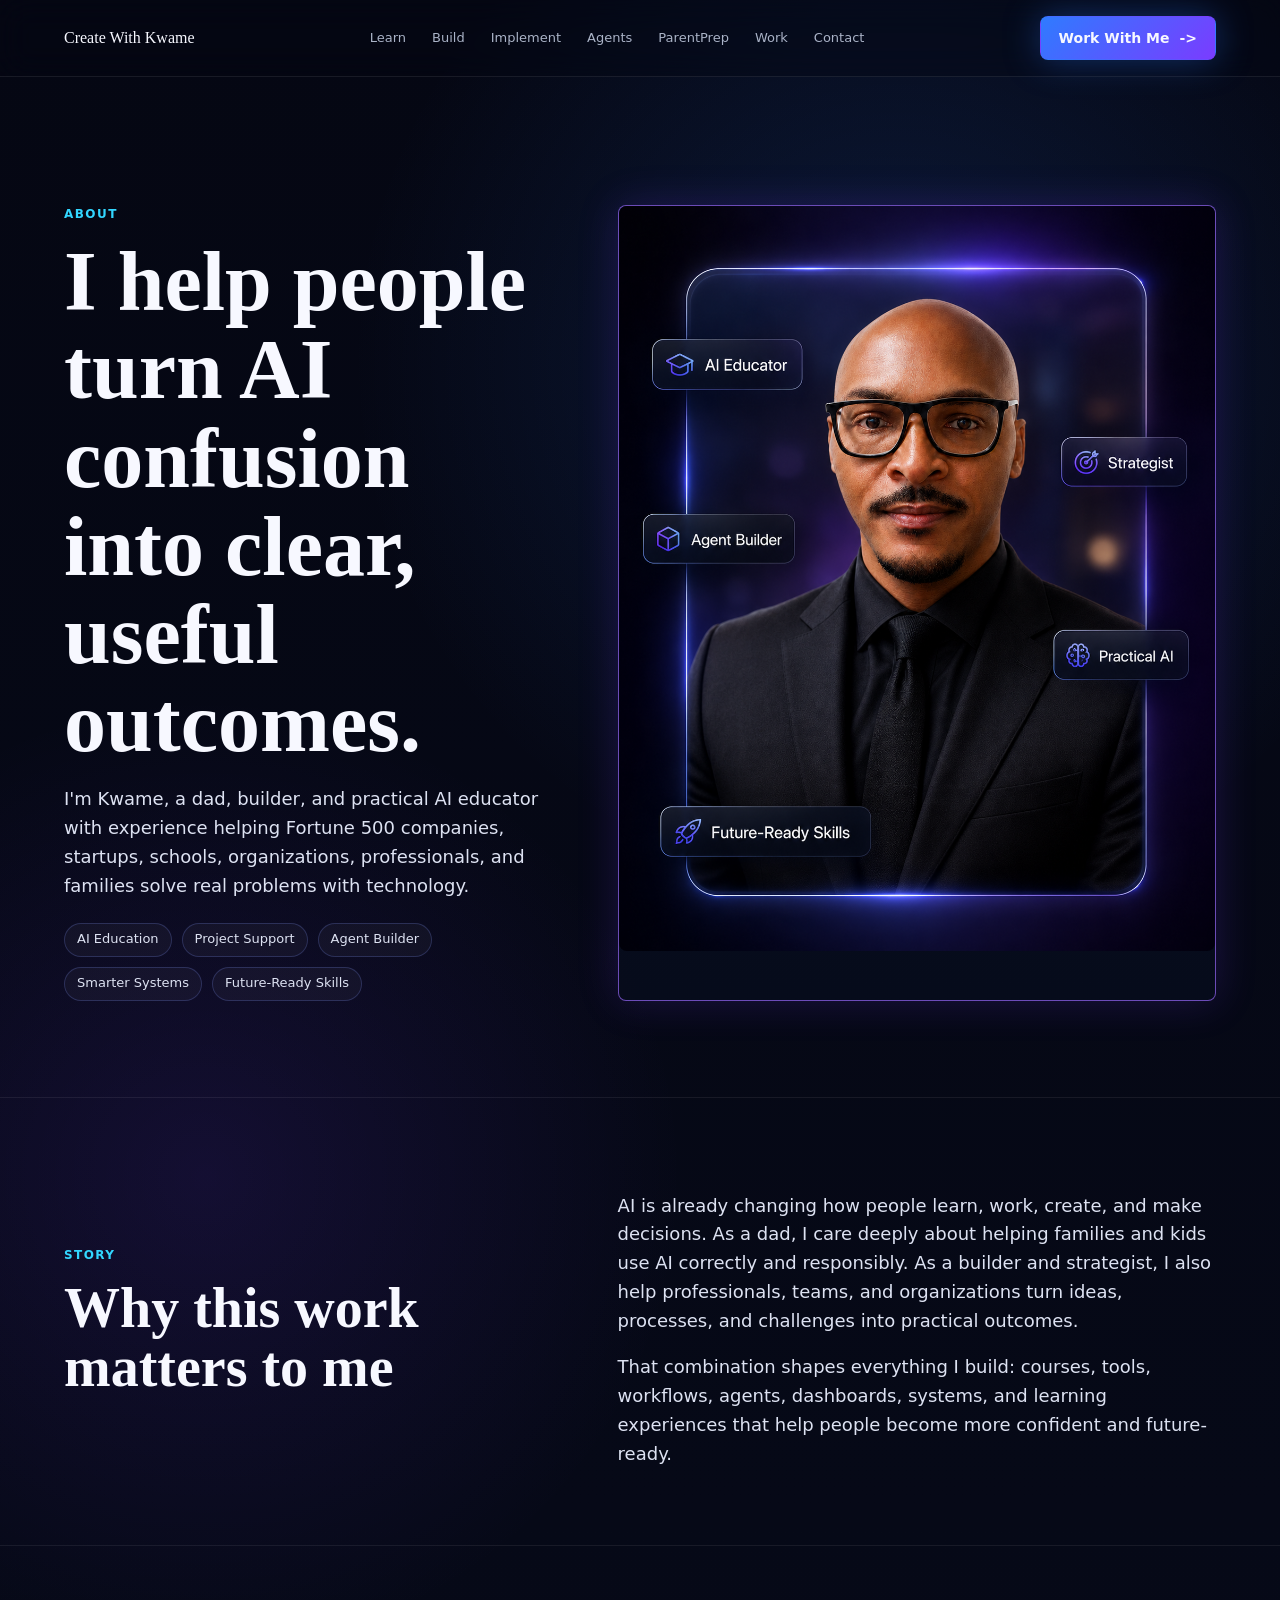
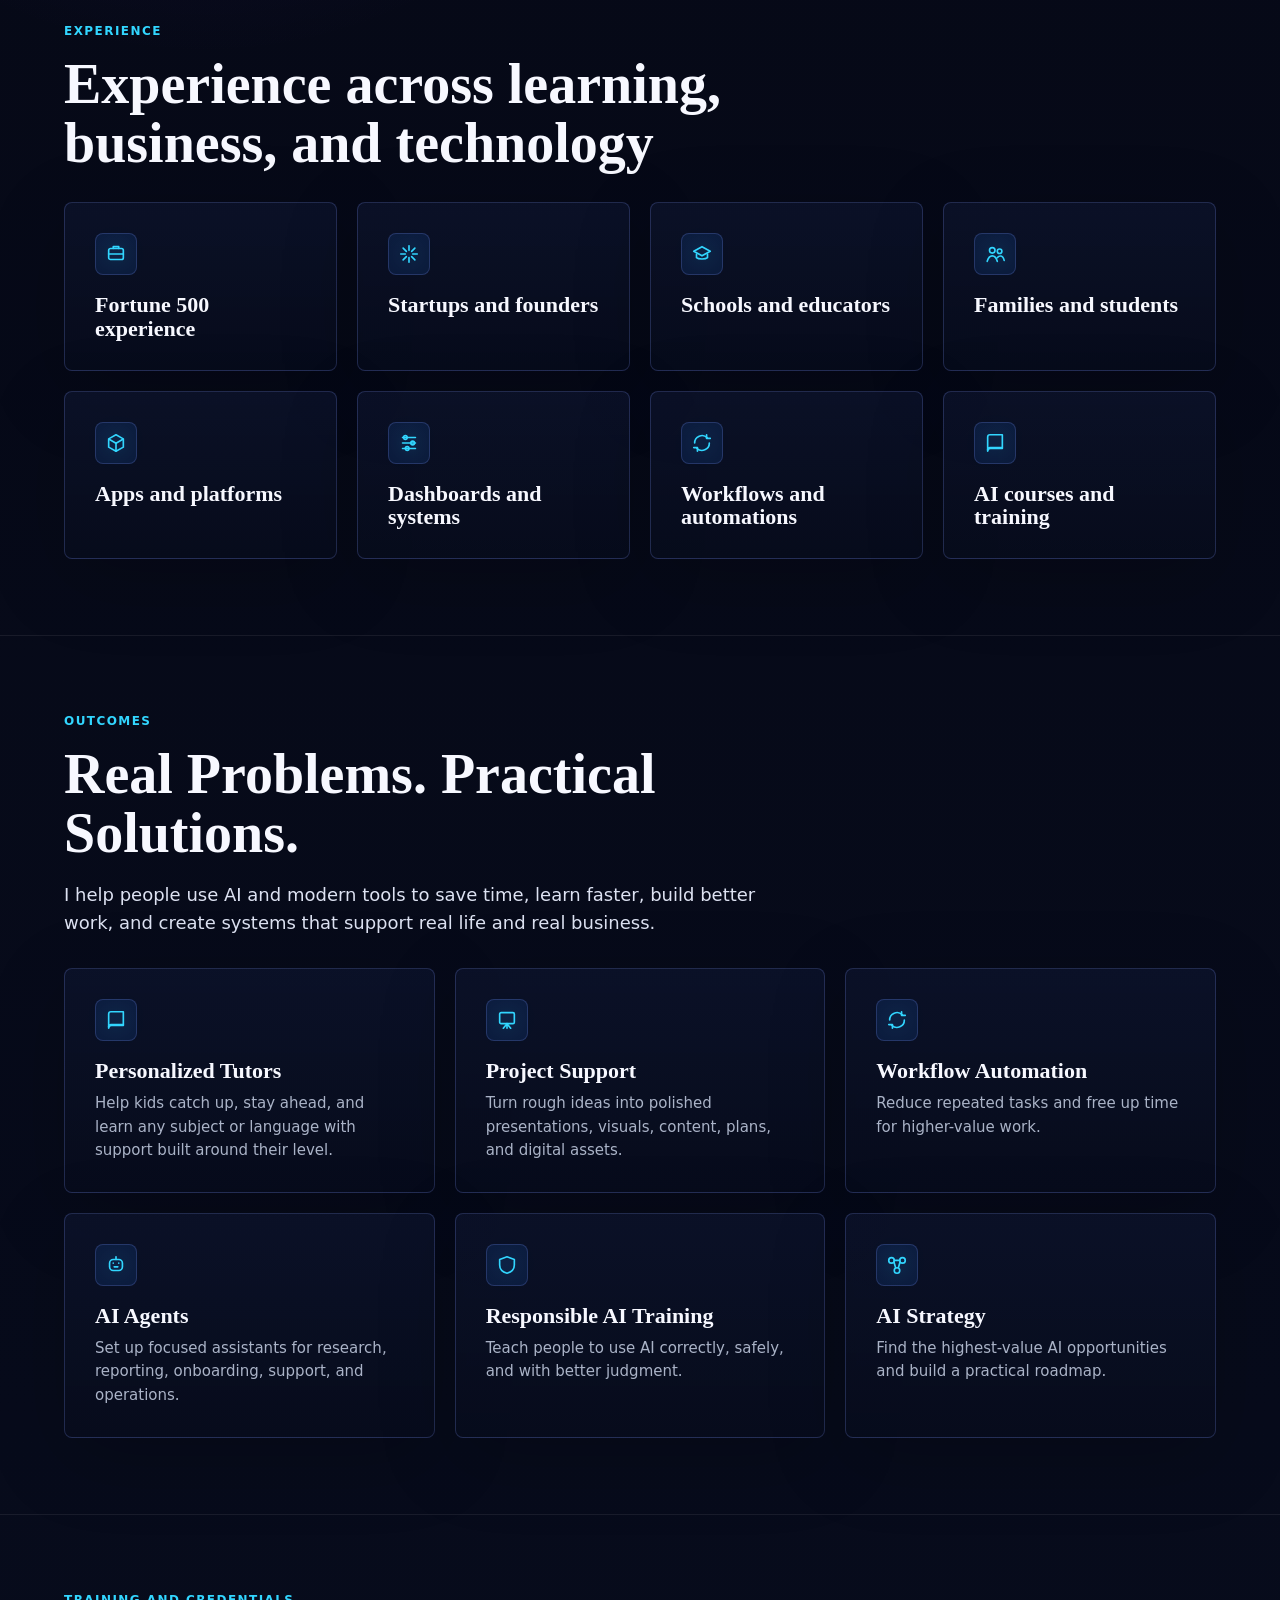
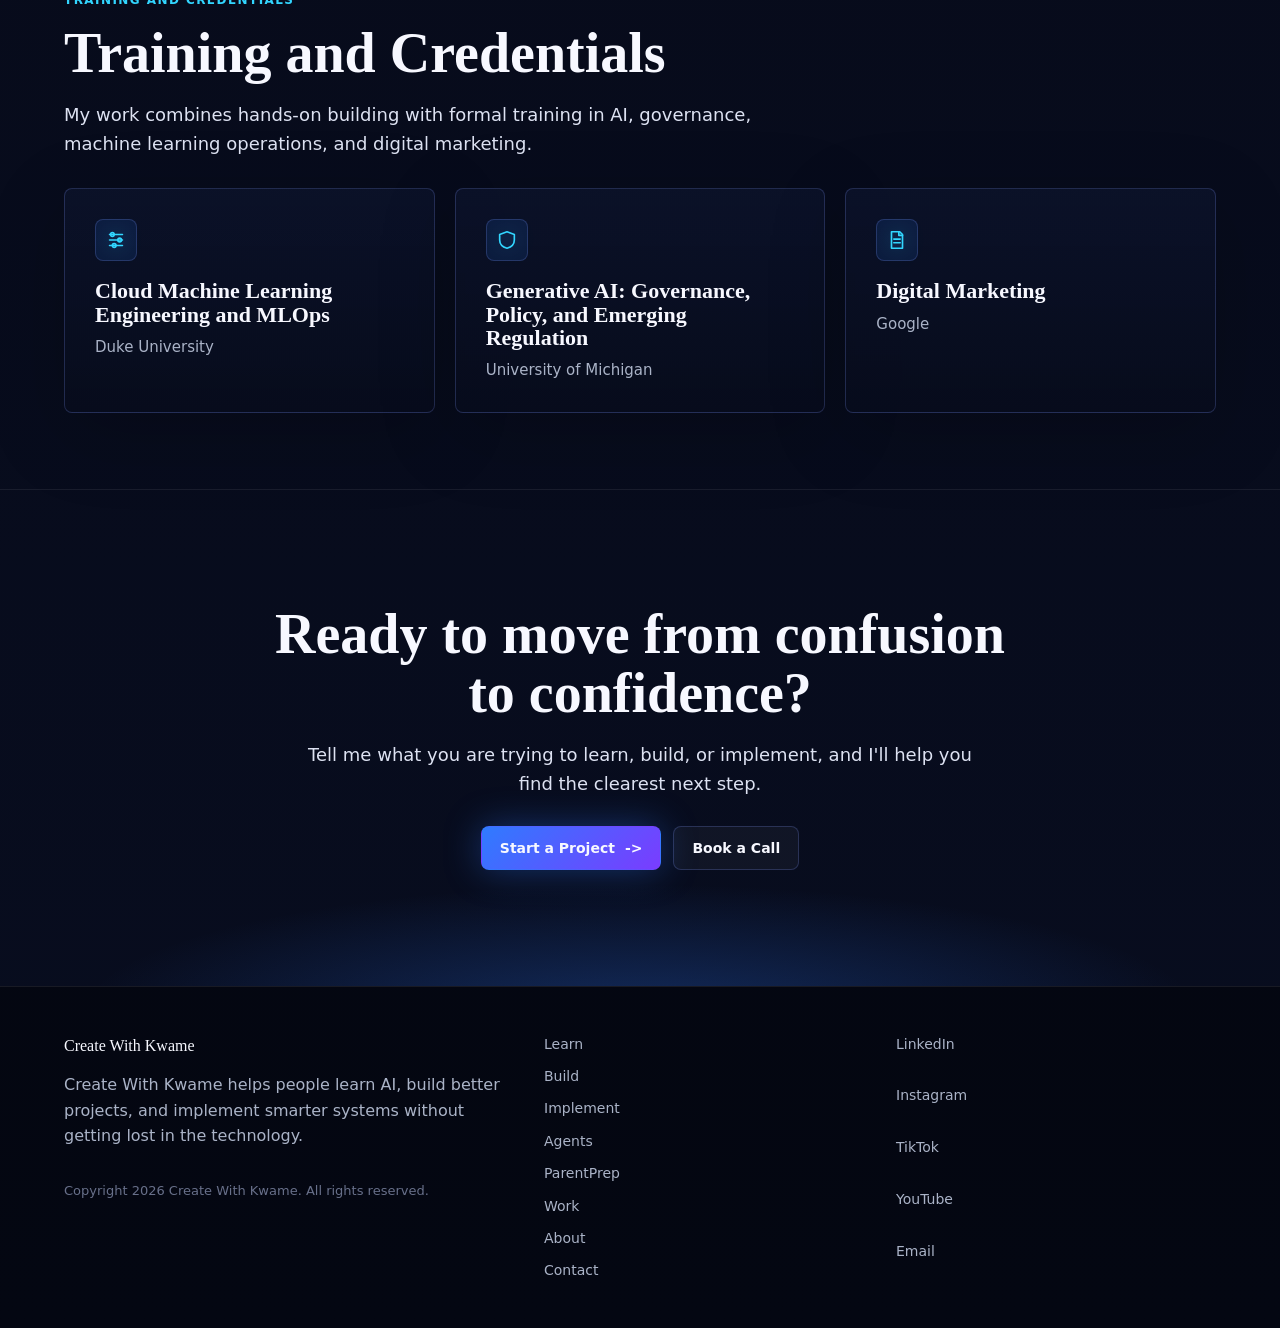
==== commit 66610cb3: "add agent page" ====
--- a/about.html
+++ b/about.html
@@ -19,8 +19,8 @@
   </head>
   <body>
     <header class="site-header">
-      <div class="nav-shell"><a class="brand" href="index.html">Create With Kwame</a><nav class="desktop-nav" aria-label="Primary navigation"><a href="learn.html" data-nav-link>Learn</a><a href="build.html" data-nav-link>Build</a><a href="implement.html" data-nav-link>Implement</a><a href="parentprep.html" data-nav-link>ParentPrep</a><a href="work.html" data-nav-link>Work</a><a href="about.html" data-nav-link>About</a><a href="contact.html" data-nav-link>Contact</a></nav><a class="button primary" href="contact.html">Work With Me <span class="arrow">-&gt;</span></a><button class="menu-toggle" type="button" aria-label="Open menu" aria-expanded="false" data-menu-button><span></span><span></span><span></span></button></div>
-      <nav class="mobile-menu" aria-label="Mobile navigation" data-mobile-menu><a href="learn.html" data-nav-link>Learn</a><a href="build.html" data-nav-link>Build</a><a href="implement.html" data-nav-link>Implement</a><a href="parentprep.html" data-nav-link>ParentPrep</a><a href="work.html" data-nav-link>Work</a><a href="about.html" data-nav-link>About</a><a href="contact.html" data-nav-link>Contact</a><a class="button primary" href="contact.html">Work With Me <span class="arrow">-&gt;</span></a></nav>
+      <div class="nav-shell"><a class="brand" href="index.html">Create With Kwame</a><nav class="desktop-nav" aria-label="Primary navigation"><a href="learn.html" data-nav-link>Learn</a><a href="build.html" data-nav-link>Build</a><a href="implement.html" data-nav-link>Implement</a><a href="agents.html" data-nav-link>Agents</a><a href="parentprep.html" data-nav-link>ParentPrep</a><a href="work.html" data-nav-link>Work</a><a href="contact.html" data-nav-link>Contact</a></nav><a class="button primary" href="contact.html">Work With Me <span class="arrow">-&gt;</span></a><button class="menu-toggle" type="button" aria-label="Open menu" aria-expanded="false" data-menu-button><span></span><span></span><span></span></button></div>
+      <nav class="mobile-menu" aria-label="Mobile navigation" data-mobile-menu><a href="learn.html" data-nav-link>Learn</a><a href="build.html" data-nav-link>Build</a><a href="implement.html" data-nav-link>Implement</a><a href="agents.html" data-nav-link>Agents</a><a href="parentprep.html" data-nav-link>ParentPrep</a><a href="work.html" data-nav-link>Work</a><a href="contact.html" data-nav-link>Contact</a><a class="button primary" href="contact.html">Work With Me <span class="arrow">-&gt;</span></a></nav>
     </header>
 
     <main>
@@ -109,7 +109,7 @@
       </section>
     </main>
 
-    <footer class="site-footer"><div class="container footer-grid"><div><a class="brand" href="index.html">Create With Kwame</a><p style="margin-top: 14px;">Create With Kwame helps people learn AI, build better projects, and implement smarter systems without getting lost in the technology.</p><p class="copyright">Copyright 2026 Create With Kwame. All rights reserved.</p></div><nav class="footer-links" aria-label="Footer pages"><a href="learn.html">Learn</a><a href="build.html">Build</a><a href="implement.html">Implement</a><a href="parentprep.html">ParentPrep</a><a href="work.html">Work</a><a href="about.html">About</a><a href="contact.html">Contact</a></nav><nav class="footer-links" aria-label="Social links"><a href="contact.html">LinkedIn</a><a href="contact.html">Instagram</a><a href="contact.html">TikTok</a><a href="contact.html">YouTube</a><a href="mailto:hello@createwithkwame.com">Email</a></nav></div></footer>
+    <footer class="site-footer"><div class="container footer-grid"><div><a class="brand" href="index.html">Create With Kwame</a><p style="margin-top: 14px;">Create With Kwame helps people learn AI, build better projects, and implement smarter systems without getting lost in the technology.</p><p class="copyright">Copyright 2026 Create With Kwame. All rights reserved.</p></div><nav class="footer-links" aria-label="Footer pages"><a href="learn.html">Learn</a><a href="build.html">Build</a><a href="implement.html">Implement</a><a href="agents.html">Agents</a><a href="parentprep.html">ParentPrep</a><a href="work.html">Work</a><a href="about.html">About</a><a href="contact.html">Contact</a></nav><nav class="footer-links" aria-label="Social links"><a href="contact.html">LinkedIn</a><a href="contact.html">Instagram</a><a href="contact.html">TikTok</a><a href="contact.html">YouTube</a><a href="mailto:hello@createwithkwame.com">Email</a></nav></div></footer>
     <script src="script.js"></script>
   </body>
 </html>
--- a/styles.css
+++ b/styles.css
@@ -749,6 +749,164 @@
   margin-top: 18px;
 }
 
+.agents-banner {
+  display: grid;
+  grid-template-columns: minmax(0, 1fr) minmax(280px, 0.8fr);
+  gap: clamp(24px, 5vw, 64px);
+  align-items: center;
+  padding: clamp(24px, 5vw, 46px);
+  border: 1px solid rgba(130, 150, 255, 0.38);
+  border-radius: 8px;
+  background:
+    radial-gradient(circle at 82% 22%, rgba(122, 60, 255, 0.22), transparent 22rem),
+    radial-gradient(circle at 12% 78%, rgba(50, 214, 255, 0.14), transparent 20rem),
+    linear-gradient(135deg, rgba(13, 20, 45, 0.78), rgba(7, 12, 28, 0.92));
+  box-shadow: 0 0 50px rgba(47, 123, 255, 0.16);
+  overflow: hidden;
+}
+
+.agent-hub {
+  position: relative;
+  min-height: 430px;
+  display: grid;
+  place-items: center;
+  overflow: hidden;
+}
+
+.thumb .agent-hub {
+  min-height: 100%;
+  aspect-ratio: 16 / 9;
+}
+
+.thumb .agent-node {
+  transform: scale(0.72);
+}
+
+.thumb .agent-node.center {
+  transform: scale(0.78);
+}
+
+.thumb .node-operations {
+  display: none;
+}
+
+.thumb .node-follow {
+  top: 18px;
+  left: 6%;
+}
+
+.thumb .node-research {
+  top: 20px;
+  right: 4%;
+}
+
+.thumb .node-reporting {
+  right: 8%;
+  bottom: 20px;
+}
+
+.agent-orbit {
+  position: absolute;
+  width: min(76vw, 420px);
+  aspect-ratio: 1;
+  border: 1px solid rgba(50, 214, 255, 0.22);
+  border-radius: 50%;
+  box-shadow: inset 0 0 56px rgba(47, 123, 255, 0.1), 0 0 46px rgba(122, 60, 255, 0.14);
+}
+
+.agent-orbit::before,
+.agent-orbit::after {
+  content: "";
+  position: absolute;
+  inset: 18%;
+  border: 1px solid rgba(155, 107, 255, 0.24);
+  border-radius: 50%;
+  transform: rotate(28deg) skew(12deg);
+}
+
+.agent-orbit::after {
+  inset: 30%;
+  border-color: rgba(50, 214, 255, 0.2);
+  transform: rotate(-34deg) skew(-12deg);
+}
+
+.agent-node {
+  position: absolute;
+  min-width: 118px;
+  min-height: 44px;
+  display: grid;
+  place-items: center;
+  padding: 10px 14px;
+  border: 1px solid rgba(130, 150, 255, 0.42);
+  border-radius: 8px;
+  background: rgba(7, 12, 28, 0.78);
+  color: var(--soft-white);
+  font-size: 13px;
+  font-weight: 800;
+  box-shadow: 0 0 24px rgba(47, 123, 255, 0.14);
+}
+
+.agent-node.center {
+  min-width: 138px;
+  min-height: 74px;
+  border-color: rgba(50, 214, 255, 0.72);
+  background: radial-gradient(circle at 50% 30%, rgba(50, 214, 255, 0.22), rgba(7, 12, 28, 0.88));
+  color: var(--white);
+  box-shadow: 0 0 42px rgba(50, 214, 255, 0.28);
+}
+
+.node-follow { top: 54px; left: 10%; }
+.node-research { top: 70px; right: 8%; }
+.node-reporting { right: 2%; bottom: 134px; }
+.node-support { left: 4%; bottom: 120px; }
+.node-operations { bottom: 40px; left: 50%; transform: translateX(-50%); }
+
+.old-new-card {
+  display: grid;
+  grid-template-columns: minmax(0, 1fr) auto minmax(0, 1fr);
+  gap: 22px;
+  align-items: center;
+  padding: clamp(22px, 4vw, 34px);
+  border: 1px solid var(--border);
+  border-radius: 8px;
+  background: linear-gradient(135deg, rgba(13, 20, 45, 0.76), rgba(7, 12, 28, 0.9));
+  box-shadow: 0 0 46px rgba(47, 123, 255, 0.12);
+}
+
+.old-new-heading {
+  grid-column: 1 / -1;
+}
+
+.old-new-side {
+  min-height: 100%;
+  padding: clamp(18px, 3vw, 28px);
+  border: 1px solid var(--border);
+  border-radius: 8px;
+  background: rgba(255, 255, 255, 0.035);
+}
+
+.old-way {
+  border-color: rgba(255, 138, 76, 0.34);
+}
+
+.new-way {
+  border-color: rgba(50, 214, 255, 0.46);
+  box-shadow: 0 0 28px rgba(50, 214, 255, 0.12);
+}
+
+.shift-arrow {
+  width: 48px;
+  height: 48px;
+  display: grid;
+  place-items: center;
+  border: 1px solid rgba(50, 214, 255, 0.36);
+  border-radius: 50%;
+  background: rgba(50, 214, 255, 0.08);
+  color: var(--cyan);
+  font-weight: 900;
+  box-shadow: 0 0 28px rgba(50, 214, 255, 0.18);
+}
+
 .option {
   min-height: 44px;
   border: 1px solid var(--border);
@@ -961,7 +1119,8 @@
   }
 
   .split,
-  .scenario {
+  .scenario,
+  .agents-banner {
     grid-template-columns: 1fr;
   }
 
@@ -1024,6 +1183,24 @@
     display: none;
   }
 
+  .agent-hub {
+    min-height: 360px;
+  }
+
+  .agent-node {
+    min-width: 104px;
+    font-size: 12px;
+  }
+
+  .old-new-card {
+    grid-template-columns: 1fr;
+  }
+
+  .shift-arrow {
+    margin: 0 auto;
+    transform: rotate(90deg);
+  }
+
   .nav-shell {
     height: 68px;
   }
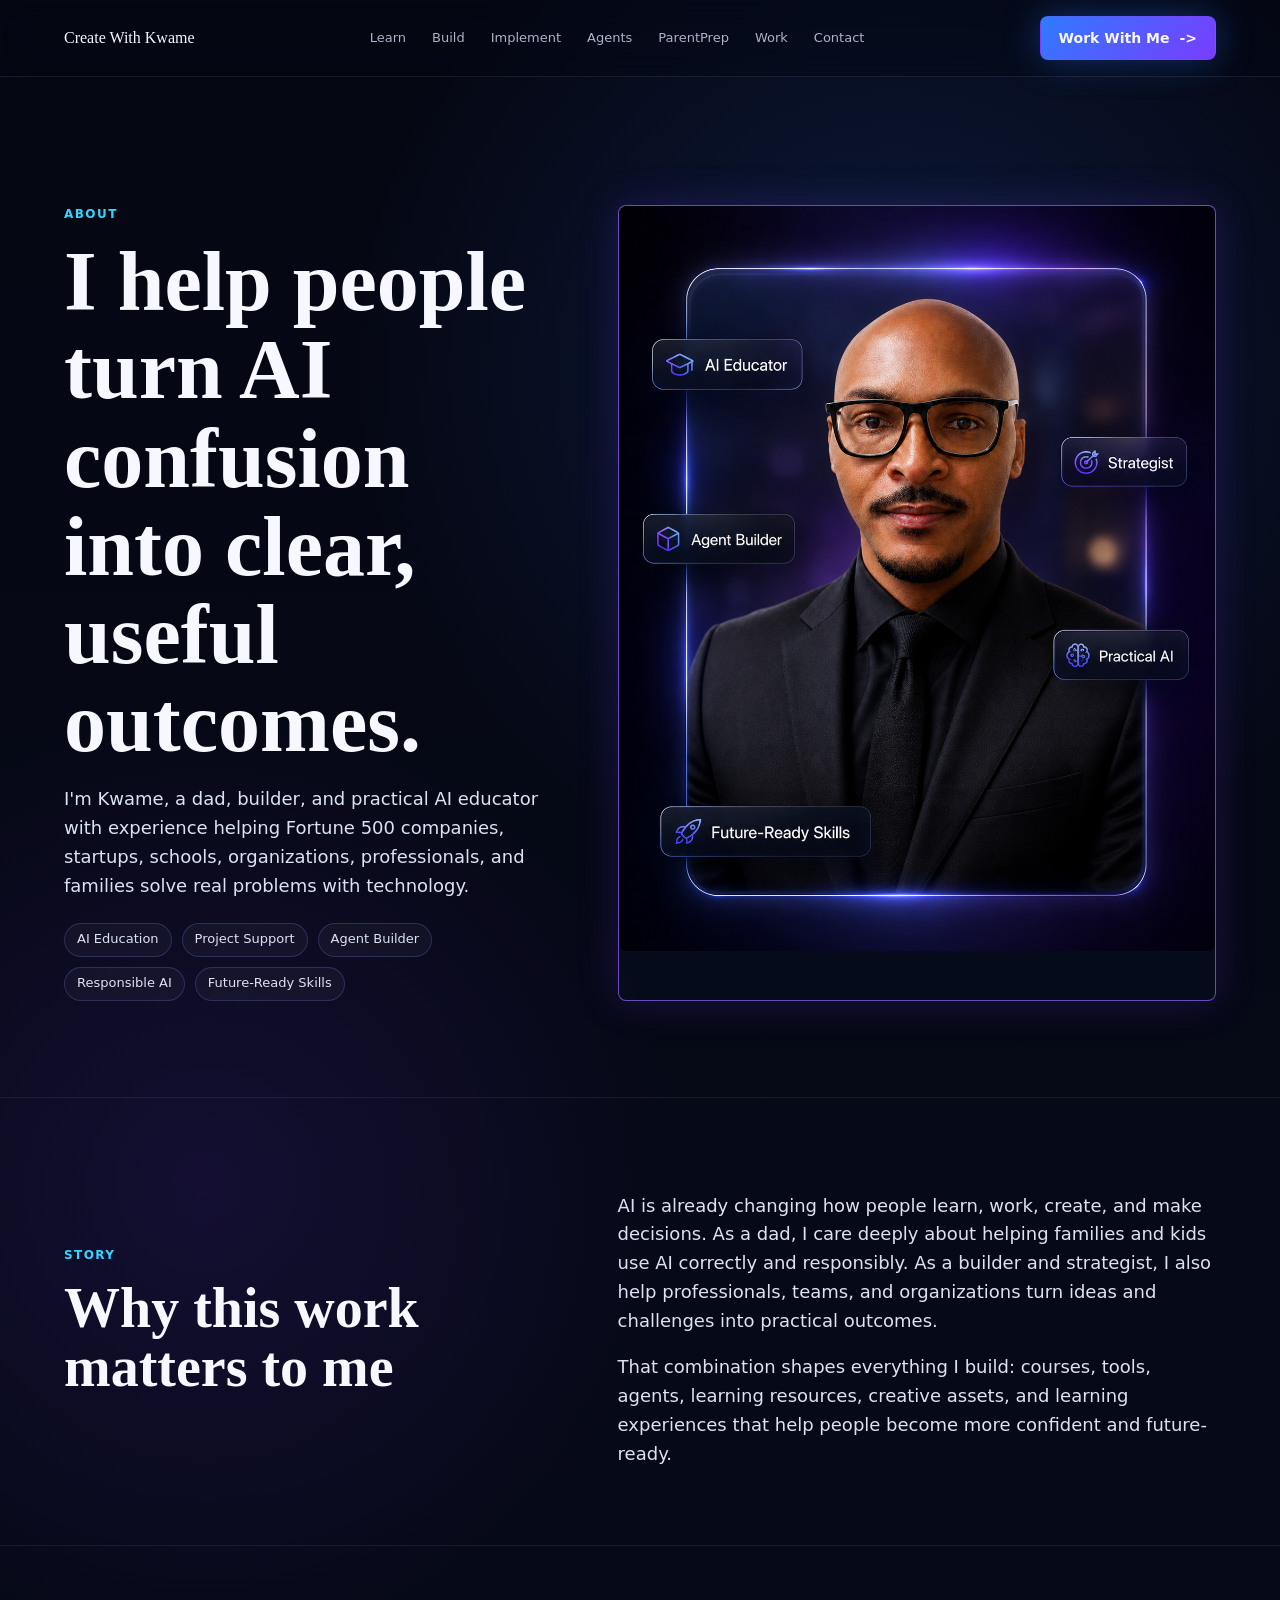
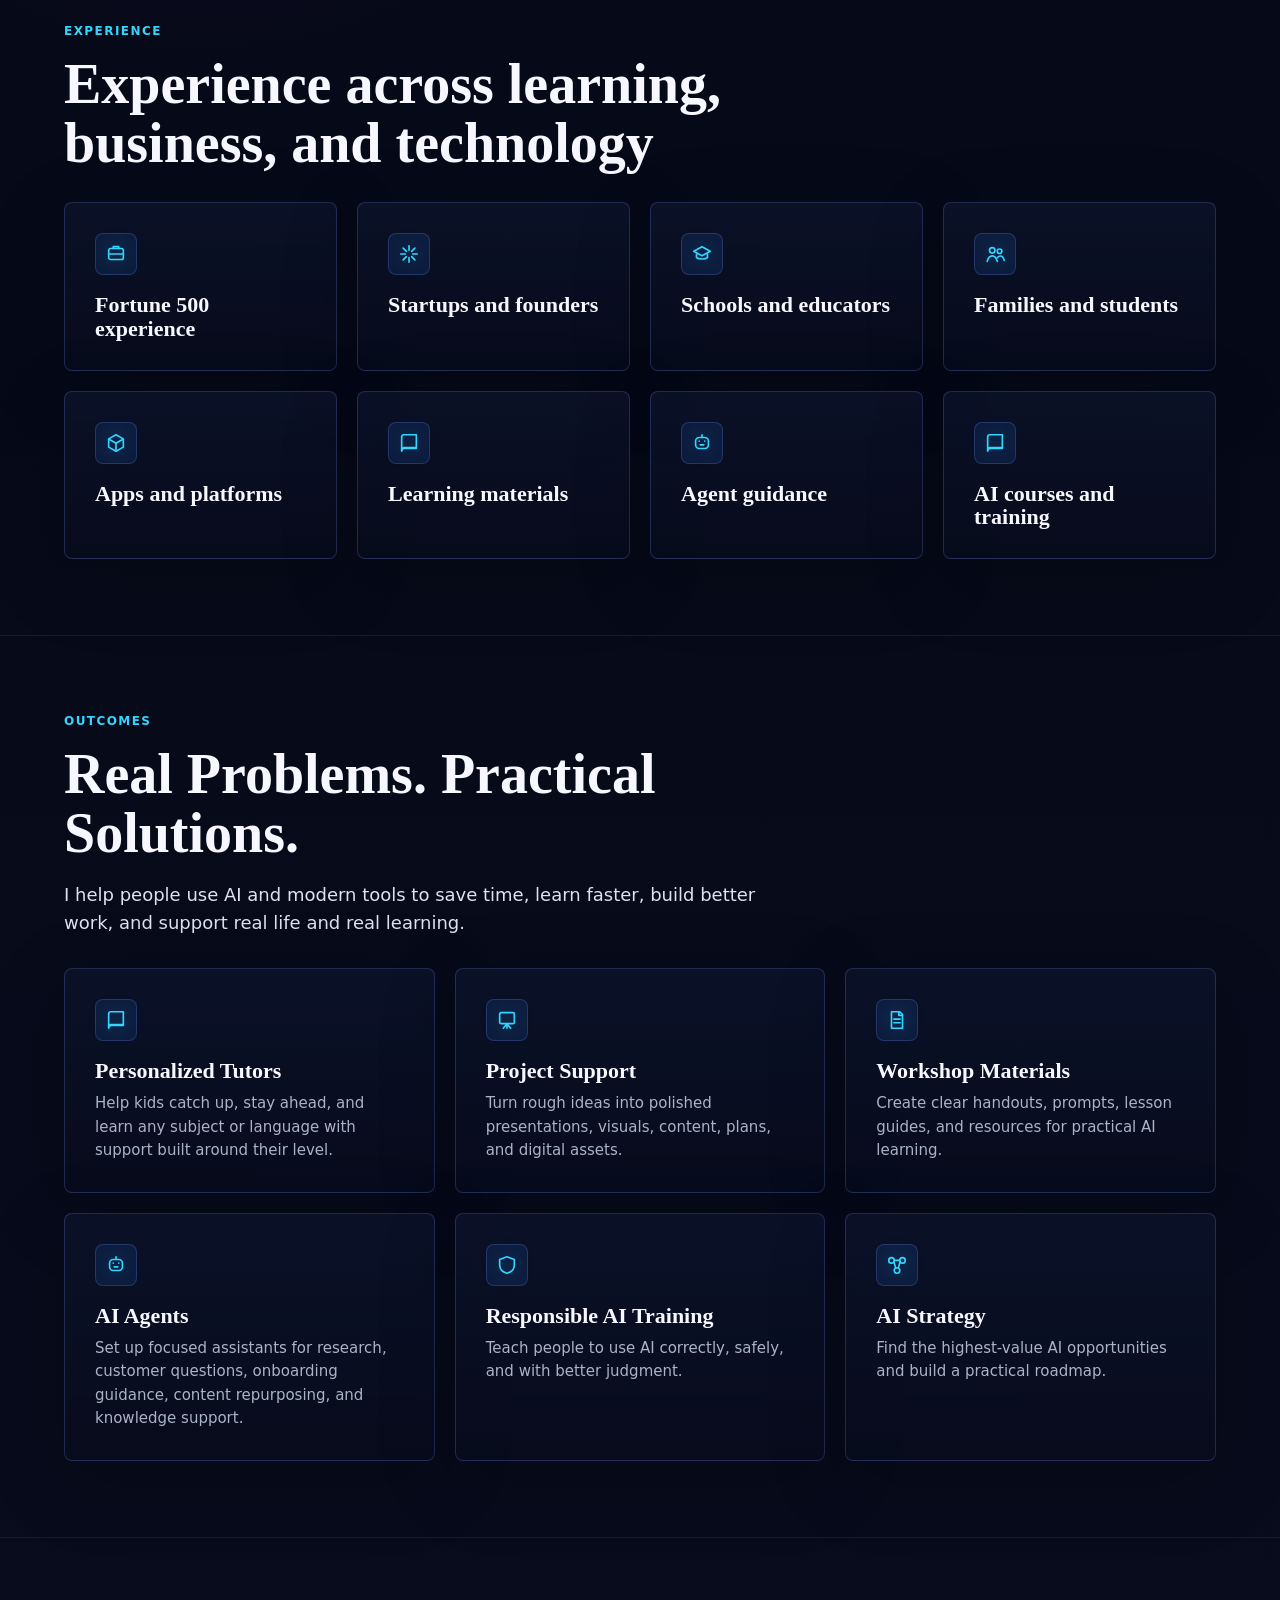
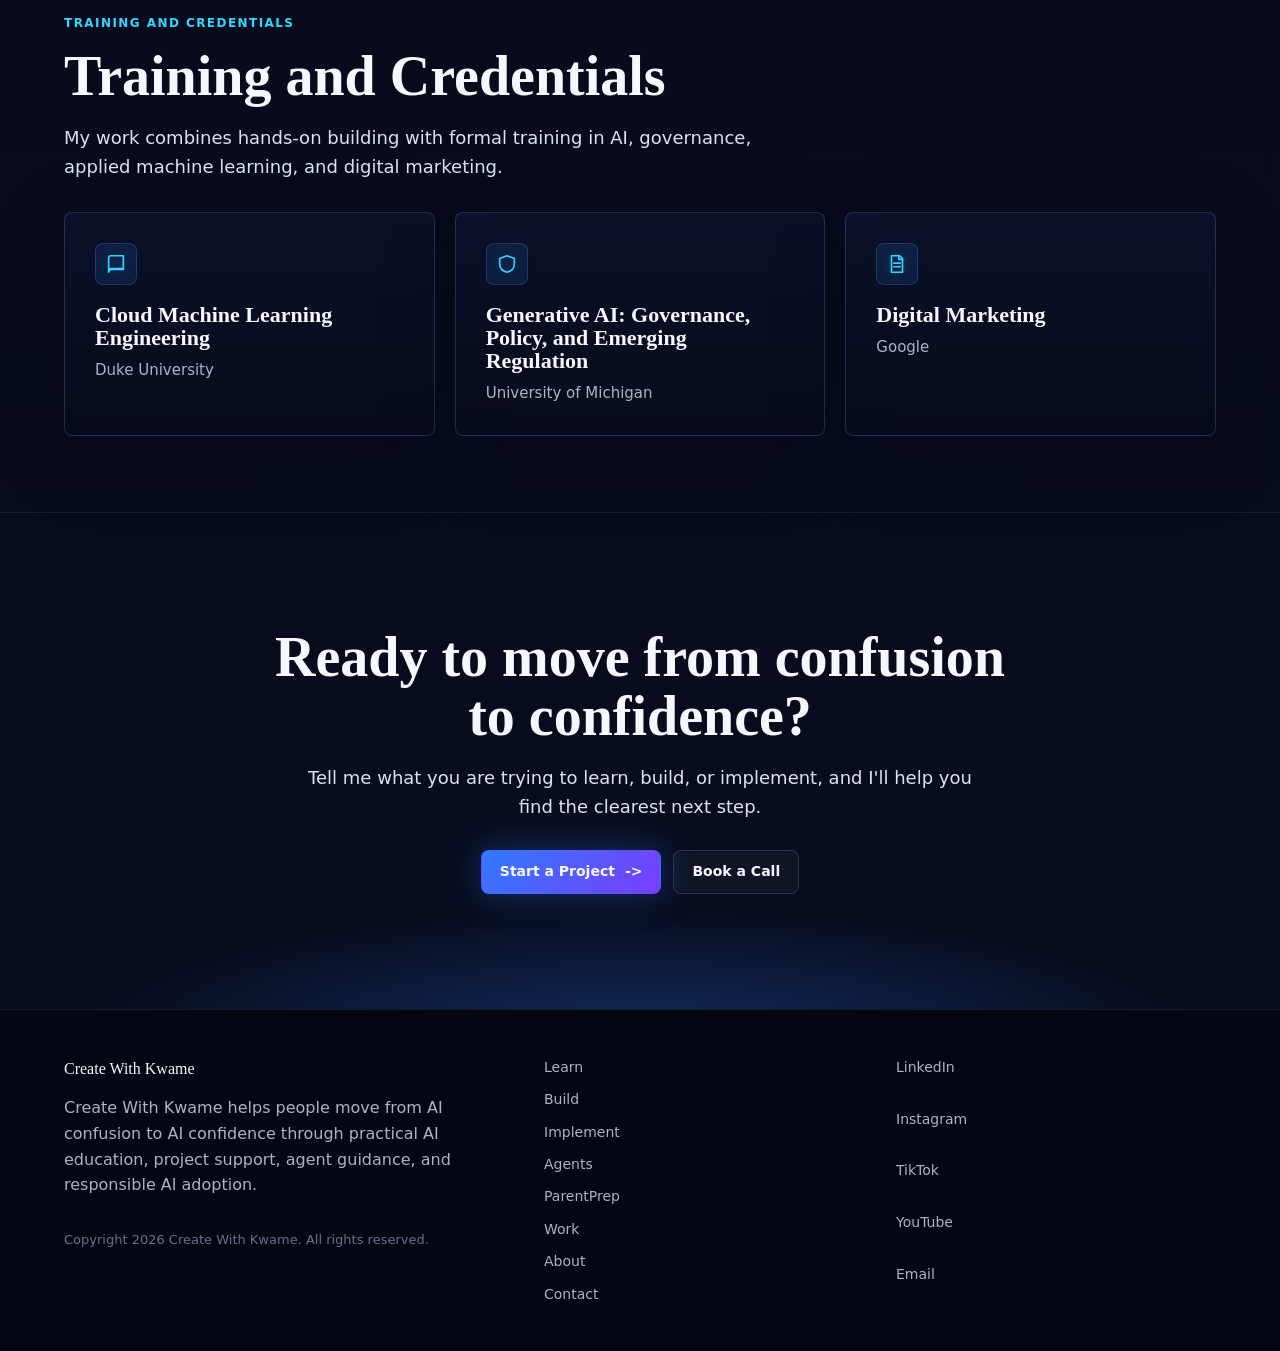
==== commit 588ee93b: "removing competitive ops consulting work" ====
--- a/about.html
+++ b/about.html
@@ -30,7 +30,7 @@
             <p class="eyebrow">About</p>
             <h1>I help people turn AI confusion into clear, useful outcomes.</h1>
             <p class="lede">I'm Kwame, a dad, builder, and practical AI educator with experience helping Fortune 500 companies, startups, schools, organizations, professionals, and families solve real problems with technology.</p>
-            <div class="microcopy"><span class="pill">AI Education</span><span class="pill">Project Support</span><span class="pill">Agent Builder</span><span class="pill">Smarter Systems</span><span class="pill">Future-Ready Skills</span></div>
+            <div class="microcopy"><span class="pill">AI Education</span><span class="pill">Project Support</span><span class="pill">Agent Builder</span><span class="pill">Responsible AI</span><span class="pill">Future-Ready Skills</span></div>
           </div>
           <div class="card featured" aria-label="Professional brand portrait of Kwame">
             <div class="about-portrait"><img src="assets/images/about_me_AI_Expert.png" alt="Kwame positioned as an AI educator, agent builder, strategist, and practical AI expert"></div>
@@ -45,8 +45,8 @@
             <h2>Why this work matters to me</h2>
           </div>
           <div>
-            <p class="lede">AI is already changing how people learn, work, create, and make decisions. As a dad, I care deeply about helping families and kids use AI correctly and responsibly. As a builder and strategist, I also help professionals, teams, and organizations turn ideas, processes, and challenges into practical outcomes.</p>
-            <p class="lede">That combination shapes everything I build: courses, tools, workflows, agents, dashboards, systems, and learning experiences that help people become more confident and future-ready.</p>
+            <p class="lede">AI is already changing how people learn, work, create, and make decisions. As a dad, I care deeply about helping families and kids use AI correctly and responsibly. As a builder and strategist, I also help professionals, teams, and organizations turn ideas and challenges into practical outcomes.</p>
+            <p class="lede">That combination shapes everything I build: courses, tools, agents, learning resources, creative assets, and learning experiences that help people become more confident and future-ready.</p>
           </div>
         </div>
       </section>
@@ -61,8 +61,8 @@
             <article class="card"><span class="icon" data-icon="educator"></span><h3>Schools and educators</h3></article>
             <article class="card"><span class="icon" data-icon="family"></span><h3>Families and students</h3></article>
             <article class="card"><span class="icon" data-icon="build"></span><h3>Apps and platforms</h3></article>
-            <article class="card"><span class="icon" data-icon="systems"></span><h3>Dashboards and systems</h3></article>
-            <article class="card"><span class="icon" data-icon="automation"></span><h3>Workflows and automations</h3></article>
+            <article class="card"><span class="icon" data-icon="learn"></span><h3>Learning materials</h3></article>
+            <article class="card"><span class="icon" data-icon="agent"></span><h3>Agent guidance</h3></article>
             <article class="card"><span class="icon" data-icon="learn"></span><h3>AI courses and training</h3></article>
           </div>
         </div>
@@ -72,12 +72,12 @@
         <div class="container">
           <p class="eyebrow">Outcomes</p>
           <h2>Real Problems. Practical Solutions.</h2>
-          <p class="lede">I help people use AI and modern tools to save time, learn faster, build better work, and create systems that support real life and real business.</p>
+          <p class="lede">I help people use AI and modern tools to save time, learn faster, build better work, and support real life and real learning.</p>
           <div class="grid three" style="margin-top: 30px;">
             <article class="card"><span class="icon" data-icon="learn"></span><h3>Personalized Tutors</h3><p>Help kids catch up, stay ahead, and learn any subject or language with support built around their level.</p></article>
             <article class="card"><span class="icon" data-icon="presentation"></span><h3>Project Support</h3><p>Turn rough ideas into polished presentations, visuals, content, plans, and digital assets.</p></article>
-            <article class="card"><span class="icon" data-icon="automation"></span><h3>Workflow Automation</h3><p>Reduce repeated tasks and free up time for higher-value work.</p></article>
-            <article class="card"><span class="icon" data-icon="agent"></span><h3>AI Agents</h3><p>Set up focused assistants for research, reporting, onboarding, support, and operations.</p></article>
+            <article class="card"><span class="icon" data-icon="content"></span><h3>Workshop Materials</h3><p>Create clear handouts, prompts, lesson guides, and resources for practical AI learning.</p></article>
+            <article class="card"><span class="icon" data-icon="agent"></span><h3>AI Agents</h3><p>Set up focused assistants for research, customer questions, onboarding guidance, content repurposing, and knowledge support.</p></article>
             <article class="card"><span class="icon" data-icon="shield"></span><h3>Responsible AI Training</h3><p>Teach people to use AI correctly, safely, and with better judgment.</p></article>
             <article class="card"><span class="icon" data-icon="implement"></span><h3>AI Strategy</h3><p>Find the highest-value AI opportunities and build a practical roadmap.</p></article>
           </div>
@@ -88,9 +88,9 @@
         <div class="container">
           <p class="eyebrow">Training and Credentials</p>
           <h2>Training and Credentials</h2>
-          <p class="lede">My work combines hands-on building with formal training in AI, governance, machine learning operations, and digital marketing.</p>
+          <p class="lede">My work combines hands-on building with formal training in AI, governance, applied machine learning, and digital marketing.</p>
           <div class="grid three" style="margin-top: 30px;">
-            <article class="card"><span class="icon" data-icon="systems"></span><h3>Cloud Machine Learning Engineering and MLOps</h3><p>Duke University</p></article>
+            <article class="card"><span class="icon" data-icon="learn"></span><h3>Cloud Machine Learning Engineering</h3><p>Duke University</p></article>
             <article class="card"><span class="icon" data-icon="shield"></span><h3>Generative AI: Governance, Policy, and Emerging Regulation</h3><p>University of Michigan</p></article>
             <article class="card"><span class="icon" data-icon="content"></span><h3>Digital Marketing</h3><p>Google</p></article>
           </div>
@@ -109,7 +109,7 @@
       </section>
     </main>
 
-    <footer class="site-footer"><div class="container footer-grid"><div><a class="brand" href="index.html">Create With Kwame</a><p style="margin-top: 14px;">Create With Kwame helps people learn AI, build better projects, and implement smarter systems without getting lost in the technology.</p><p class="copyright">Copyright 2026 Create With Kwame. All rights reserved.</p></div><nav class="footer-links" aria-label="Footer pages"><a href="learn.html">Learn</a><a href="build.html">Build</a><a href="implement.html">Implement</a><a href="agents.html">Agents</a><a href="parentprep.html">ParentPrep</a><a href="work.html">Work</a><a href="about.html">About</a><a href="contact.html">Contact</a></nav><nav class="footer-links" aria-label="Social links"><a href="contact.html">LinkedIn</a><a href="contact.html">Instagram</a><a href="contact.html">TikTok</a><a href="contact.html">YouTube</a><a href="mailto:hello@createwithkwame.com">Email</a></nav></div></footer>
+    <footer class="site-footer"><div class="container footer-grid"><div><a class="brand" href="index.html">Create With Kwame</a><p style="margin-top: 14px;">Create With Kwame helps people move from AI confusion to AI confidence through practical AI education, project support, agent guidance, and responsible AI adoption.</p><p class="copyright">Copyright 2026 Create With Kwame. All rights reserved.</p></div><nav class="footer-links" aria-label="Footer pages"><a href="learn.html">Learn</a><a href="build.html">Build</a><a href="implement.html">Implement</a><a href="agents.html">Agents</a><a href="parentprep.html">ParentPrep</a><a href="work.html">Work</a><a href="about.html">About</a><a href="contact.html">Contact</a></nav><nav class="footer-links" aria-label="Social links"><a href="contact.html">LinkedIn</a><a href="contact.html">Instagram</a><a href="contact.html">TikTok</a><a href="contact.html">YouTube</a><a href="mailto:hello@createwithkwame.com">Email</a></nav></div></footer>
     <script src="script.js"></script>
   </body>
 </html>
--- a/styles.css
+++ b/styles.css
@@ -929,7 +929,8 @@
   font-weight: 600;
 }
 
-.honeypot {
+.honeypot,
+.hidden {
   position: absolute;
   left: -9999px;
   width: 1px;
@@ -985,6 +986,26 @@
   background: rgba(255, 255, 255, 0.05);
   color: var(--white);
   padding: 13px 14px;
+}
+
+select {
+  background: #141a2f;
+  color: #f7f8ff;
+}
+
+select option {
+  background: #0b1026;
+  color: #f7f8ff;
+}
+
+select option:checked {
+  background: #2f7bff;
+  color: #ffffff;
+}
+
+select option:hover {
+  background: #2f7bff;
+  color: #ffffff;
 }
 
 textarea {
